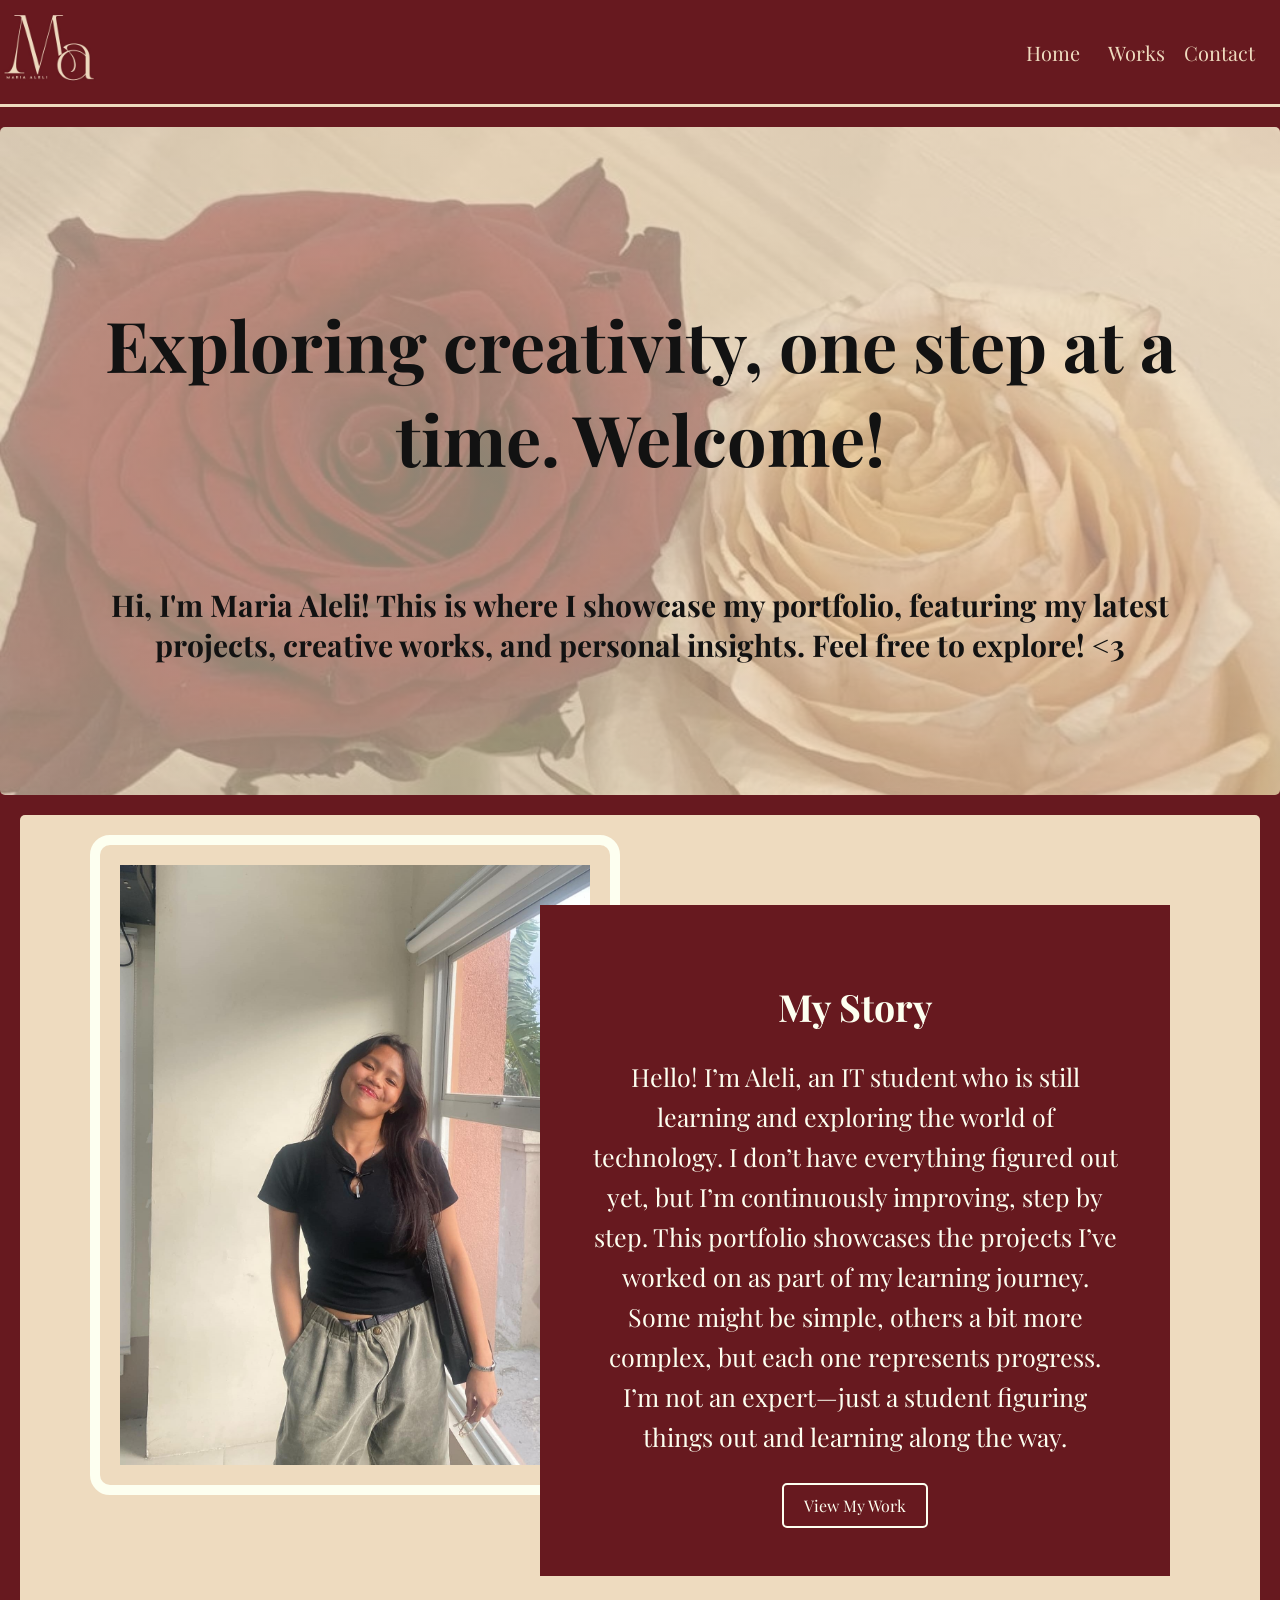
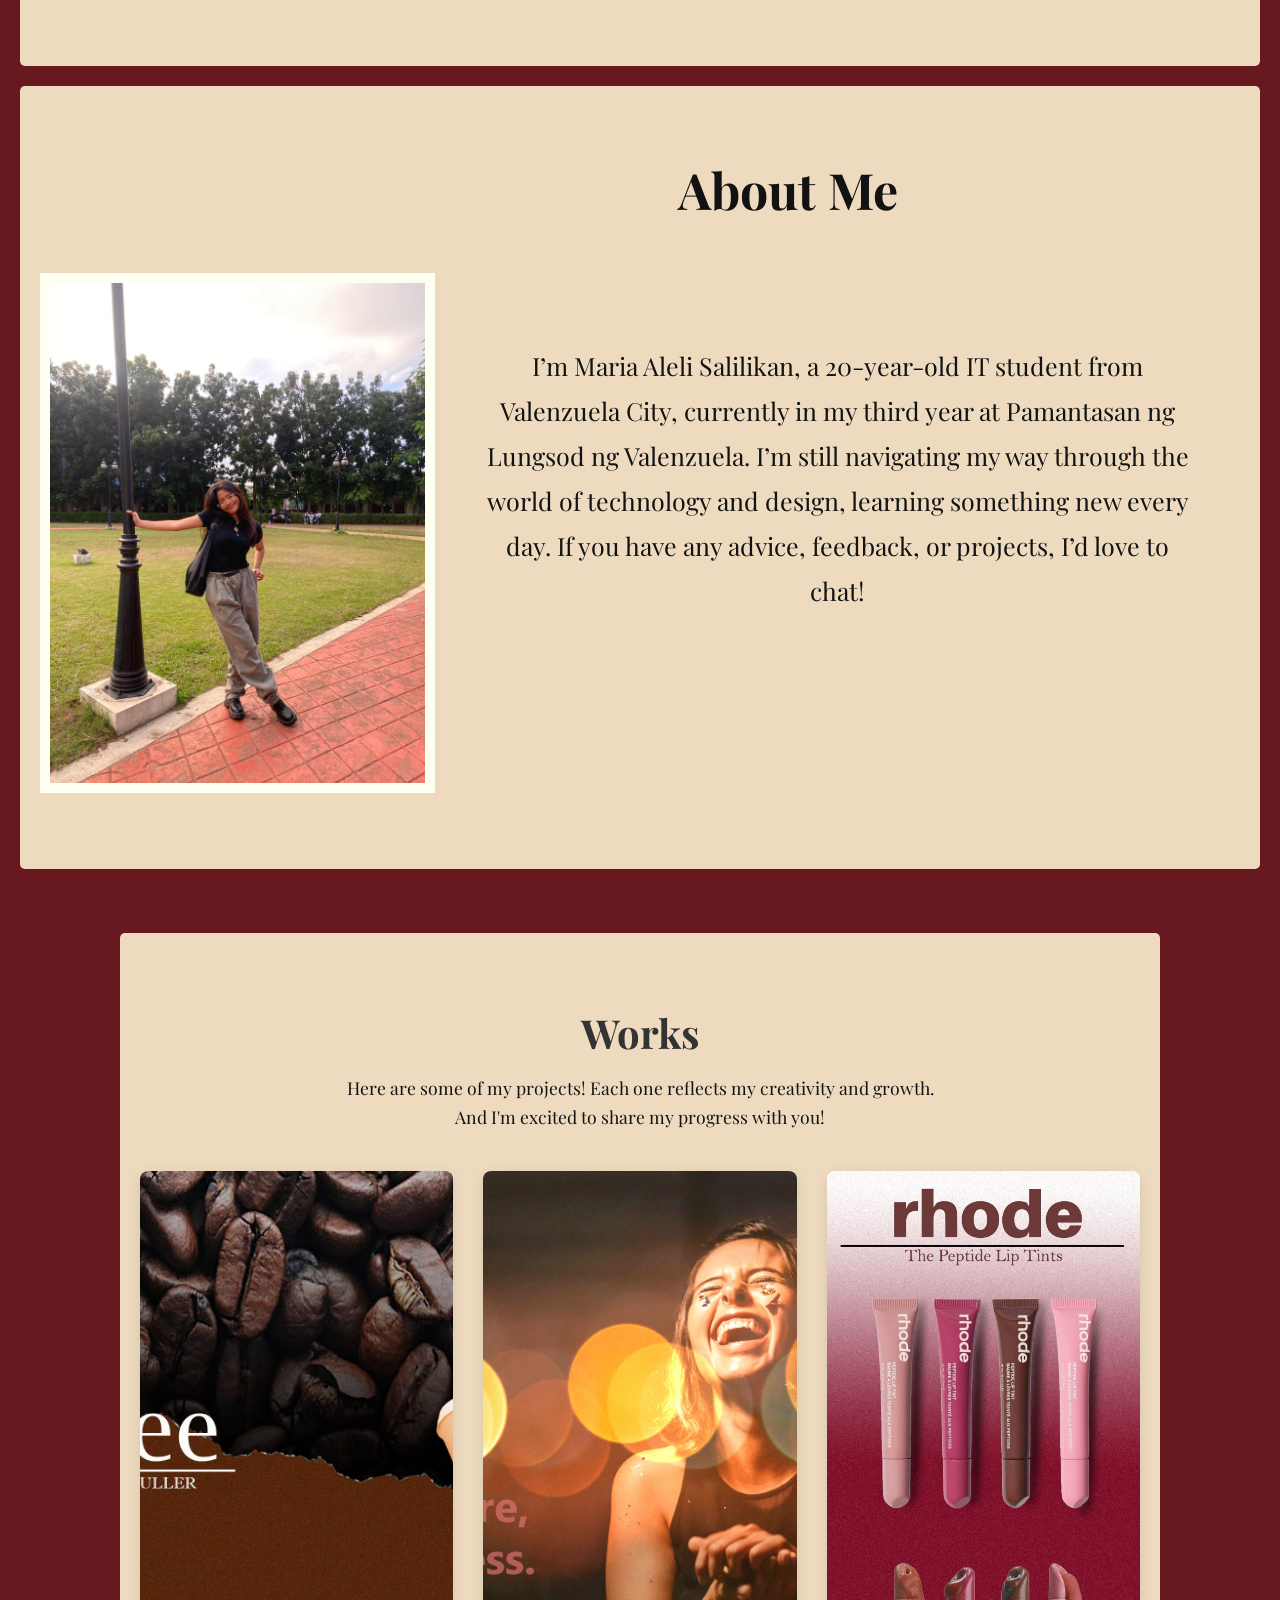
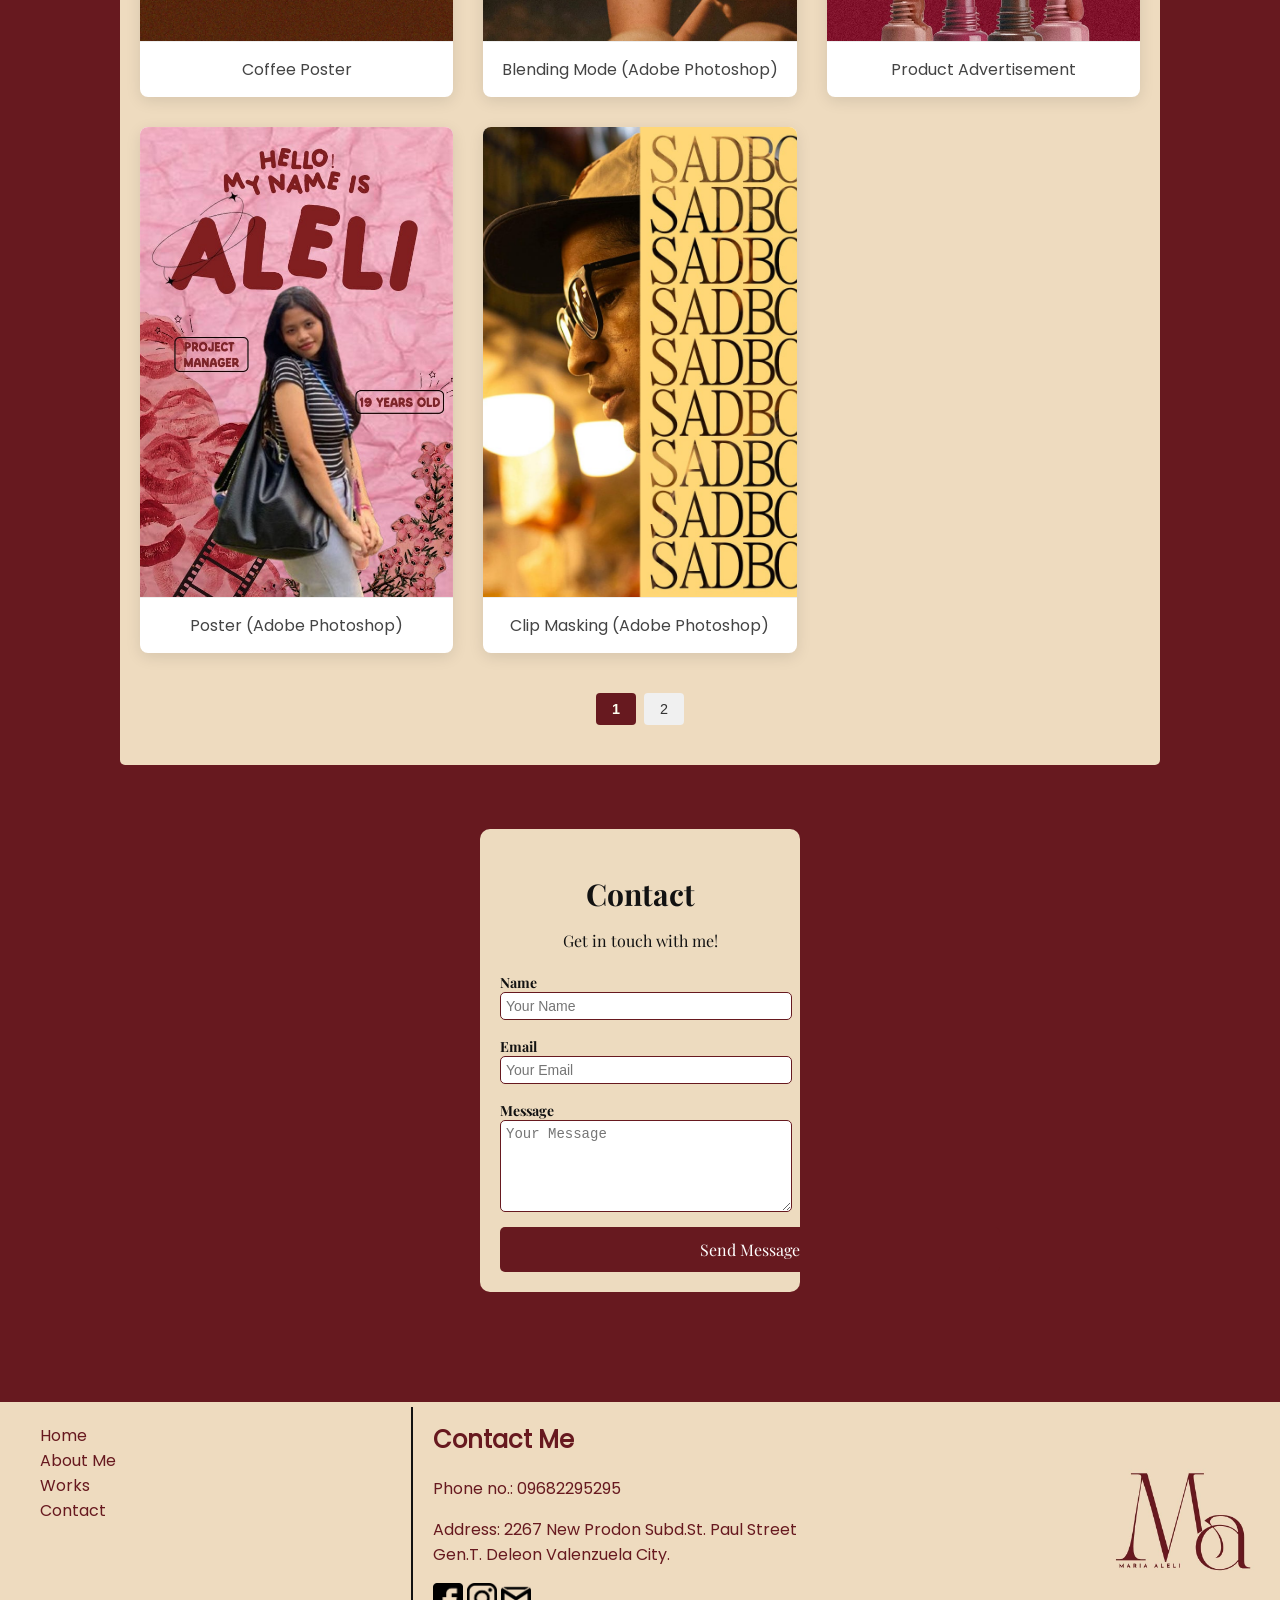
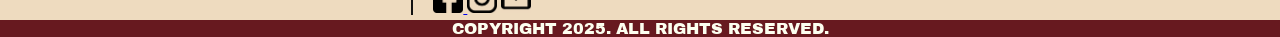
==== index.html @ 4840cf54 "Initial commit" ====
<!DOCTYPE html>

<html>

	<head>
		<meta charset="UTF-8">
		<meta name="viewport" content="width=device-width, initial-scale=1.0">
		<title>MY PORTFOLIO</title>
		<link rel="stylesheet" href="css/salilikanStyles.css">
		<style>
		
		
		</style>
		
		
	</head>
	
	
	<body>
		<header>
			<div>
				<a href="#home"><img src="image/aleli red logo.jpg" alt="Logo" class="logo-img"></a>
			</div>
			<nav>
				<ul>
					<li><a href="#home" class="nav-link">Home</a></li>
					<li><a href="#works">Works</a></li>
					<li><a href="#contact">Contact</a></li>
				</ul>
			</nav>
		</header>
		<main>
		<section id="home" class = "home-welcome">    
			
			<div class="text-content">
				<p id="text-welcome">Exploring creativity, one step at a time. Welcome!</p>
				<p class = "home-text"> Hi, I'm Maria Aleli! This is where I showcase my portfolio, featuring my latest projects, creative works, and personal insights. 
				Feel free to explore! <3</p>
			</div>	
		</section>
		
		<section id="about" class = "story-section">
			<img src =  "image/aleli pic 1.jpg" alt = "photo" class = "story-image">	
			
			
			<div class = "story-container">
				<h1>My Story</h1>
				<p>Hello! I’m Aleli, an IT student who is still learning and exploring the world of technology. I don’t have everything figured out yet, but I’m continuously improving, step by step.
					This portfolio showcases the projects I’ve worked on as part of my learning journey. Some might be simple, others a bit more complex, but each one represents progress. I’m not an
					expert—just a student figuring things out and learning along the way.</p>
				
				<a href="#works" class="home-btn">View My Work</a>
			</div>
		</section>
		<section class="about-container section-panel">
			<div class="image-container">
				<p class="about-title">About Me</p>
				<img src="image/aleli pic 2.jpg" alt="1st pic" class="about-img">
			</div>
			<div class="about-text">
				<p>I’m Maria Aleli Salilikan, a 20-year-old IT student from Valenzuela City, currently in my third year at Pamantasan ng Lungsod ng Valenzuela. I’m still navigating my way through the world of technology and design, learning something new every day. If you have any advice, feedback, or projects, I’d love to chat!</p>
			</div>
		</section>
		
		<section id="works" class="work-container section-panel">
			<div class="work-text">
				<h1>Works</h1>
				<p>Here are some of my projects! Each one reflects my creativity and growth. And I'm excited to share my progress with you!</p>
			</div>
			<div class="work-gallery page1" id="page1">
				<div class="work-item">
					<img src="image/SALILIKAN_COFFEE POSTER.jpg" alt="project 1" class="works-img">
					<p class="work-label">Coffee Poster</p>
				</div>
				<div class="work-item">
					<img src="image/Salilikan_BlendingMode.jpg" alt="project 2" class="works-img">
					<p class="work-label">Blending Mode (Adobe Photoshop)</p>
				</div>
				<div class="work-item">
					<img src="image/rhode poster.jpg" alt="project 3" class="works-img">
					<p class="work-label">Product Advertisement</p>
				</div>
				<div class="work-item">
					<img src="image/self poster.jpg" alt="project 4" class="works-img">
					<p class="work-label">Poster (Adobe Photoshop)</p>
				</div>
				<div class="work-item">
					<img src="image/Salilikan_ClippingMask.jpg" alt="project 5" class="works-img">
					<p class="work-label">Clip Masking (Adobe Photoshop)</p>
				</div>
			</div>
			<div class="work-gallery page2" id="page2" style="display:none;">
				<div class="work-item">
					<img src="image/multimedia assets (1).jpg" alt="project 6" class="works-img">
					<p class="work-label">Male Silhouette with Cloudy Sky (Adobe Photoshop)</p>
				</div>
				<div class="work-item">
					<img src="image/multimedia assets (2).jpg" alt="project 7" class="works-img">
					<p class="work-label">Contemplative Female with Thought Bubble (Adobe Photoshop)</p>
				</div>
				<div class="work-item">
					<img src="image/multimedia assets (3).jpg" alt="project 8" class="works-img">
					<p class="work-label">Worried Female Expression (Adobe Photoshop)</p>
				</div>
				<div class="work-item">
					<img src="image/multimedia assets (4).jpg" alt="project 9" class="works-img">
					<p class="work-label">Sunny Cloudscape (Adobe Photoshop)</p>
				</div>
				<div class="work-item">
					<img src="image/multimedia assets (5).jpg" alt="project 10" class="works-img">
					<p class="work-label">Full Moon Scene (Adobe Photoshop)</p>
				</div>
				<div class="work-item">
					<img src="image/multimedia assets (6).jpg" alt="project 11" class="works-img">
					<p class="work-label">Flashlight in Darkness (Adobe Photoshop)</p>
				</div>
			</div>
			<div class="pagination">
				<button class="page-btn active" onclick="showPage(1)">1</button>
				<button class="page-btn" onclick="showPage(2)">2</button>
			</div>
		</section>
		<section id="contact" class="contact-container">
			<div class="contact-text">
				<h2>Contact</h2>
				<p>Get in touch with me!</p>
			</div>
			<div class="form-container">
				<form class="contact-form">
					<div class="input-group">
						<label for="name">Name</label>
						<input type="text" id="name" name="name" placeholder="Your Name" required>
					</div>
					<div class="input-group">
						<label for="email">Email</label>
						<input type="email" id="email" name="email" placeholder="Your Email" required>
					</div>
					<div class="input-group">
						<label for="message">Message</label>
						<textarea id="message" name="message" rows="5" placeholder="Your Message" required></textarea>
					</div>
					<button type="submit" class="contact-btn">Send Message</button>
				</form>
			</div>
		</section>
		</main>
		
		<footer class = "footer">
				

				<div class="link-column">
					
						<ul id="footer-links">
							<li><a href="#home">Home</a></li>
							<li><a href="#about">About Me</a></li>
							<li><a href="#works">Works</a></li>
							<li><a href="#contact">Contact</a></li>
						</ul>
				</div>
				
				
				<div class="footer-column">
					<h2>Contact Me</h2>
					<p>Phone no.: 09682295295</p>
					<p> Address: 2267 New Prodon Subd.St. Paul Street Gen.T. Deleon Valenzuela City.</p>	
					
					<a href="https://www.facebook.com/mariaaleli.salilican"><img src ="image/facebook logo.jpg" alt = "facebook" class = "footer-socials"> </a>
					<a href="https://www.instagram.com/aia.aleli/"><img src ="image/inst logo.jpg" alt = "instagram" class = "footer-socials"></a>
					<img src ="image/mail logo.jpg" alt = "mail" class = "footer-socials">
				</div>
				
				
				
				
				<div class="logo-column">
					<img src = "image/beigebg logo.jpg" alt="Logo" class= "footer-logo">
				</div>
				
		
		</footer>
		<p class = "copyright">COPYRIGHT 2025. ALL RIGHTS RESERVED.</p>
		<script src="js/script.js"></script>
	</body>
	
</html>
---- css/salilikanStyles.css ----
@font-face {
	font-family: 'Archivo Black';
	src: url('../fonts/ArchivoBlack-Regular.ttf') format('truetype');
}
@font-face {
	font-family: 'Playfair Display';
	src: url('../fonts/PlayfairDisplay-VariableFont_wght.ttf') format('truetype');
}
@font-face {
	font-family: 'Poppins';
	src: url('../fonts/Poppins-Regular.ttf') format('truetype');
}
nav{ 
text-align: right;
padding : 10px;

}
nav ul{
	display: inline-block; 
    list-style: none;
    padding: 0;
    margin: 0;
}
 
 nav ul li{
	display: inline-block;
    margin-right: 15px;
	
}

nav ul li a {
    color : #eedbbf;
    text-decoration: none;
	font-size : 20px;
	display: inline-block;
    transition: all 0.3s ease; 

}

ul li a:hover{
	background-color : #FDFFF0;
	color : #121212;
	border-radius : 5px;
	transform: scale(1.1);
}

header {
	background-color : #67191f;
	display : flex;
	justify-content: space-between;
	align-items : center;
	border-bottom: 3px solid #eedbbf;
	
}
.logo-img {
	width : auto;
	height : 100px;
	
}
html {
    scroll-behavior: smooth;
}
body {
	font-family: 'Playfair Display', serif;
	background-color : #67191f;
	color : #FDFFF0;
	margin: 0px;
	overflow-x: hidden;
    width: 100%;

}
main {
    padding-bottom: 60px;
}
section {	
	padding: 20px;
    margin: 20px auto;
    background: #eedbbf;
    border-radius: 5px;
    max-width: 1200px;
}

.nav-link {
    color: #eedbbf;
    text-decoration: none;
    font-size: 20px;
    padding: 5px 9px;
    display: inline-block;
    border-radius: 5px;
    transition: all 0.3s ease; 
}


#Home .nav-link[href="index.html"],
#about .nav-link[href="about.html"],
#works .nav-link[href="works.html"],
#contact .nav-link[href="contact.html"] {
	background-color : #eedbbf;
    color: #121212;    
}




/*Home Page*/

.text-content {
	font-family: 'Playfair Display', sans-serif;
	font-weight: bold;
	Display: flex;
	flex-direction: column;
	justify-content: center;
	align-items : center;
	text-align : center;
	
}

#text-welcome{
	font-size : 70px;
	font-family : 'Playfair Display', sans-serif;
	font-weight : bold;
}

.home-welcome {
    background-image: 
        linear-gradient(rgba(238, 219, 191, 0.6), rgba(238, 219, 191, 0.6)), 
        url('../image/home bg.jpg'); 
    background-repeat: no-repeat;
    background-size: cover;
    padding: 100px;
    display: flex;
    align-items: center;
    color: #121212;
}
.home-text {
	font-family : 'Playfair Display', sans-serif;
	font-size: 30px;
}
.story-section{
	display: flex;
}

.story-image{
	height: 600px;
	width : auto;
	margin-left :50px;
	border: solid 10px #FDFFF0;
	border-radius : 20px;
	padding: 20px;
}
.story-container{
	background-color: #67191f;
	margin: 70px;
	margin-left: -80px;
	padding : 50px;
	
	font-size: 25px;
	color: #FDFFF0;
	text-align: center;
	line-height: 40px;	
}

.home-btn {
    background-color: #67191f; 
    color: #FDFFF0; 
    border: 2px solid #FDFFF0;
	padding: 10px 20px;
    font-size: 16px;
    font-family: 'Playfair Display', sans-serif;
    border-radius: 5px;
    cursor: pointer;
	text-decoration: none;
    transition: all 0.3s ease;
}

.home-btn:hover {
    background-color: #FDFFF0;
    color: #67191f;

}




/*About Page*/
.video-Container{
	
	display: flex;
	justify-content: center;
	align-items: center;
	width: auto;
	margin-right: 30px;
	
}
.main-video{
	
	height: 400px;
	width: 800px;
}
video{
	height: 400px;
	width: 800px;
}

.about-title{
	font-size : 50px;
	font-weight: bold;
	text-align: center;
	margin-right : -1100px;
	
}

.about-img {
	height :500px;
	width : auto;
	border : solid 10px #fdfff0;
	margin-bottom : 50px;
}


.gallery-img{
	height :280px;
	width : auto;
	border: 20px solid #fdfff0;
	display: flex;
	display: inline;
	border-bottom: 60px solid #fdfff0;
}

.gallery-photos{
	display: flex;
	flex-wrap: wrap;
	justify-content: center;
	gap: 50px;
	
}

.gallery-text{
	color: #121212;
	font-size: 30px;
	text-align: center;
	font-weight: bold;
	
}

.about-container{
	display : flex;	
	border-radius : 5px;
	font-size: 25px;
	text-align: center;
	align-items: center;
    justify-content: space-between;
	color : #121212;
	font-family : 'PlayFair Display', serif;
	
}

.about-text{
	font-family : 'Playfair Display', sans-serif;
	display: flex;
	text-align: center;
	line-height: 45px;
	padding : 50px;
}


/*Work Page*/
.work-text{
	display: flex;
	justify-content: center;
	align-items: center;
	text-align : center;
	flex-direction: column;
	font-size : 20px;
	color : #121212;
	
}

.work-container {
    max-width: 1000px;
    margin: 5%	 auto;
    padding: 40px 20px;
    font-family: 'poppins', sans-serif;
}


/* Works Header Text */
.work-text {
	font-family: 'PlayFair Display', sans-serif;
    text-align: center;
    margin-bottom: 40px;
}

.work-text h1 {
    font-size: 2.5rem;
    color: #333;
    margin-bottom: 15px;
}

.work-text p {
    font-size: 1.1rem;
    color: #121212;
    max-width: 600px;
    margin: 0 auto;
    line-height: 1.6;
}

.work-gallery {
    display: grid;
    grid-template-columns: repeat(auto-fill, minmax(280px, 1fr));
    gap: 30px;
    margin-bottom: 40px;
}

.work-item {
    background: #fff;
    border-radius: 8px;
    overflow: hidden;
    box-shadow: 0 4px 15px rgba(0, 0, 0, 0.1);
    transition: transform 0.3s ease, box-shadow 0.3s ease;
	  display: flex;
    flex-direction: column;
    height: 100%;
}

.work-item:hover {
    transform: translateY(-5px);
    box-shadow: 0 6px 20px rgba(0, 0, 0, 0.15);
}

.works-img {
    width: 100%;
    height: auto;
    display: block;
    border-bottom: 1px solid #eee;
    object-fit: cover;
    flex-grow: 1;
}

.work-label {
    padding: 15px;
    text-align: center;
    font-size: 1rem;
    color: #444;
    margin: 0;
}

/* Pagination Styles */
.pagination {
    display: flex;
    justify-content: center;
    margin-top: 40px;
    gap: 8px;
}

.page-btn {
    padding: 8px 16px;
    border: none;
    background: #f0f0f0;
    color: #333;
    cursor: pointer;
    border-radius: 4px;
    font-size: 0.9rem;
    transition: all 0.3s ease;
}

.page-btn:hover {
    background: #121212;
	color: #eddbbf;
}

.page-btn.active {
    background: #67191f;
    color: #FDFFF0;
    font-weight: bold;
}



/* Lightbox Styles */
.lightbox {
  display: none;
  position: fixed;
  z-index: 1000;
  left: 0;
  top: 0;
  width: 100%;
  height: 100%;
  background-color: rgba(0, 0, 0, 0.9);
  text-align: center;
}

.lightbox-content {
  max-width: 90%;
  max-height: 90%;
  margin: auto;
  position: absolute;
  top: 50%;
  left: 50%;
  transform: translate(-50%, -50%);
}

.caption {
  color: #fff;
  padding: 10px;
  position: absolute;
  bottom: 20px;
  width: 100%;
  text-align: center;
}

.close-btn {
  color: white;
  position: absolute;
  top: 20px;
  right: 30px;
  font-size: 35px;
  font-weight: bold;
  cursor: pointer;
}

.close-btn:hover {
  color: #ccc;
}














/*Contact Page*/
.contact-container {
   
    background: #eddbbf;
    border-radius: 10px;
    text-align: center;
	margin: 50px 480px;
	
}

.contact-text h2 {
    font-size: 30px;
    color: #121212;
    margin-bottom: 10px;
}

.contact-text p {
    color: #121212;
    font-size: 16px;
    margin-bottom: 20px;
}

.contact-form {
    display: flex;
    flex-direction: column;
    gap: 15px;
}

.input-group {
    text-align: left;
	
}

.input-group label {
    font-size: 14px;
    font-weight: bold;
    color: #121212;
}

.input-group input,
.input-group textarea {
	display : flex;
    width: 100%;
    padding: 5px;
    border: 1px solid #67191f;
    border-radius: 5px;
    font-size: 14px;
}

.contact-btn {
	display: flex;
	justify-content : center;
	width: 500px;
    background: #67191f;
	font-family: 'Playfair Display', sans-serif;
    color: #ffffff;
    padding: 12px;
    border: none;
    border-radius: 5px;
    font-size: 16px;
    cursor: pointer;
    transition: background 0.3s ease;
}

.contact-btn:hover {
    background: #fdfff0; 
	color: #121212;
	
}




/*footer*/
footer{
	font-family : 'Poppins';
	background-color : #eedbbf;
	
	color : #67191f;
}

.footer{
	display: grid;
    grid-template-columns: repeat(3, 1fr);
	text-align: left;
    gap: 20px;
}

.link-column{
	border-right: solid 2px #121212;
	margin : 5px 0px;
}
#footer-links {
    list-style: none;
    
}
#footer-links a {
    color: #67191f;
    text-decoration: none;
    transition: color 0.3s ease;
}

.link-column{
	border-left: 200px black ;
}
.logo-column {
    display: flex;
    align-items: flex-end;
    justify-content: flex-end;
    padding: 20px;
	font-size: 100px;
}
.footer-socials{
	height: 30px;
	width: auto;
}

.footer-logo{
	width: 150px;
    height: auto;
}
.copyright{
	background-color: #67191f;
	color : #fdfff0;
	font-family: "Archivo Black", sans-serif;
	text-align : center;
	padding : 0;
	margin: 0;
	display : flex;
	justify-content: center;
}	











/* ==================== MEDIA QUERIES ==================== */

/* Tablet Landscape (1024px and below) */
@media screen and (max-width: 1024px) {
    /* Header */
    nav {
        text-align: center;
    }
    nav ul {
        display: flex;
		
        justify-content: center;
        flex-wrap: wrap; 
        padding: 0;
    }
    nav ul li {
		display: inline-block;
        margin: 0px 10px;
		
    }
	nav ul li a {
    text-decoration: none;
	font-size : 15px;
	}
    
    /* Home Page */
    #text-welcome {
        font-size: 50px;
    }
    
    .home-text {
        font-size: 20px;
    }
    
    .story-image {
        height: 450px;
        margin-left: 30px;
    }
    
    .story-container {
        margin: 40px;
        font-size: 20px;
        line-height: 35px;
    }
    
    /* About Page */
    .main-video, video {
        height: 300px;
        width: 600px;
    }
    
    .about-img {
        height: 400px;
    }
    
    .gallery-img {
        height: 220px;
    }
    
    /* Works Page */
    .work-gallery {
        grid-template-columns: repeat(auto-fill, minmax(240px, 1fr));
        gap: 20px;
    }
    
    /* Contact Page */
    .contact-container {
        margin: 50px 200px;
    }
    
    /* Footer */
    .footer {
        grid-template-columns: 1fr 1fr;
    }
    
    .logo-column {
        grid-column: span 2;
        justify-content: center;
    }
}

/* Tablet Portrait (768px and below) */
@media screen and (max-width: 768px) {
    /* Header */
    nav {
        text-align: center;
    }
    nav ul {
        display: flex;
		
        justify-content: center;
        flex-wrap: wrap; 
        padding: 0;
    }
    nav ul li {
		display: inline-block;
        margin: 0px 10px;
		
    }
	nav ul li a {
    text-decoration: none;
	font-size : 15px;
	}
    
    
    .logo-img {
        margin-bottom: 15px;
    }
    
    nav ul {
        justify-content: center;
    }
    
    /* Home Page */
    .home-welcome {
        padding: 60px 20px;
    }
    
    #text-welcome {
        font-size: 40px;
    }
    
    .home-text {
        font-size: 18px;
    }
    
    .story-section {
        flex-direction: column;
        align-items: center;
    }
    
    .story-image {
        height: 350px;
        margin: 0 0 20px 0;
    }
    
    .story-container {
        margin: 0;
        font-size: 18px;
        line-height: 30px;
    }
    
    /* About Page */
    .about-container {
        flex-direction: column;
    }
    
    .about-title {
        margin-right: 0;
        margin-bottom: 20px;
    }
    
    .about-img {
        height: 350px;
        margin-bottom: 20px;
    }
    
    .main-video, video {
        height: 250px;
        width: 100%;
    }
    
    .gallery-img {
        height: 200px;
        border: 15px solid #fdfff0;
        border-bottom: 40px solid #fdfff0;
    }
    
    /* Works Page */
    .work-container {
        padding: 20px;
    }
    
    .work-gallery {
        grid-template-columns: repeat(auto-fill, minmax(200px, 1fr));
        gap: 15px;
    }
    
    /* Contact Page */
    .contact-container {
        margin: 50px 100px;
    }
    
    .contact-btn {
        width: 100%;
    }
    
    /* Footer */
    .footer {
        grid-template-columns: 1fr;
        text-align: center;
    }
    
    .link-column {
        border-right: none;
        border-bottom: 2px solid #121212;
        padding-bottom: 20px;
        margin-bottom: 20px;
    }
    
    .logo-column {
        grid-column: span 1;
    }
}

/* Mobile Landscape (480px and below) */
@media screen and (max-width: 480px) {
    /* Header */
    nav {
        text-align: center;
    }
    nav ul {
        display: flex;
		
        justify-content: center;
        flex-wrap: wrap; 
        padding: 0;
    }
    nav ul li {
		display: inline-block;
        margin: 0px 10px;
		
    }
	nav ul li a {
    text-decoration: none;
	font-size : 15px;
	}
    /* Home Page */
    #text-welcome {
        font-size: 30px;
    }
    
    .home-text {
        font-size: 16px;
    }
    
    .story-image {
        height: 250px;
    }
    
    .story-container {
        font-size: 16px;
        line-height: 25px;
        padding: 20px;
    }
    
    .home-btn {
        padding: 8px 16px;
        font-size: 14px;
    }
    
    /* About Page */
    .about-title {
        font-size: 40px;
    }
    
    .about-img {
        height: 250px;
    }
    
    .main-video, video {
        height: 180px;
    }
    
    .gallery-img {
        height: 150px;
        border: 10px solid #fdfff0;
        border-bottom: 30px solid #fdfff0;
    }
	.about-text p{
		font-size : 15px;
		line-height:  15px;
		
	}
	.about-text{
		width: 100%;
		margin: 0;
	}
    
    /* Works Page */
    .work-text h1 {
        font-size: 2rem;
    }
    
    .work-gallery {
        grid-template-columns: 1fr;
    }
    
    .work-item {
        max-width: 300px;
        margin: 0 auto;
    }
    
    /* Contact Page */
    .contact-container {
        margin: 30px 20px;
        padding: 20px;
    }
    
    .contact-text h2 {
        font-size: 24px;
    }
    
    .input-group input,
    .input-group textarea {
        width: 100%;
    }
    
    /*footer*/
	 .footer {
        display: none;
    }
	.copyright{
		font-size : 15px;
	}

}

/* Small Mobile (320px and below) */
@media screen and (max-width: 320px) {
    /* Header */
    .logo-img {
        height: 60px;
    }
    
    nav {
        text-align: center;
    }
    nav ul {
        display: flex;
		
        justify-content: center;
        flex-wrap: wrap; 
        padding: 0;
    }
    nav ul li {
		display: inline-block;
        margin: 0px 10px;
		
    }
	nav ul li a {
    text-decoration: none;
	font-size : 15px;
	}
    
    /* Home Page */
    #text-welcome {
        font-size: 24px;
    }
    
    .home-text {
        font-size: 14px;
    }
    
    .story-image {
        height: 200px;
    }
    
    .story-container {
        font-size: 14px;
        line-height: 22px;
        padding: 15px;
    }
    
    /* About Page */
    .about-title {
        font-size: 30px;
    }
    
    .about-img {
        height: 200px;
    }
	.about-text p{
		font-size : 10px;
		line-height:  15px;
		
	}
	.about-text{
		width: 100%;
		margin: 0;
	}
    
    .main-video, video {
        height: 150px;
    }
    
    .gallery-img {
        height: 120px;
        border: 8px solid #fdfff0;
        border-bottom: 25px solid #fdfff0;
    }
    
    /* Works Page */
    .work-text h1 {
        font-size: 1.8rem;
    }
    
    .work-text p {
        font-size: 1rem;
    }
    
    /* Contact Page */
    .contact-text h2 {
        font-size: 20px;
    }
    
    .contact-btn {
        padding: 10px;
        font-size: 14px;
    }
    
    /* Footer */
    .footer-column h2 {
        font-size: 18px;
    }
    
    .footer-socials {
        height: 20px;
    }
    
    .copyright {
        font-size: 12px;
    }
}

/* Special Cases for Very Small Screens */
@media screen and (max-width: 280px) {
    nav {
        text-align: center;
    }
    nav ul {
        display: flex;
		
        justify-content: center;
        flex-wrap: wrap; 
        padding: 0;
    }
    nav ul li {
		display: inline-block;
        margin: 0px 10px;
		
    }
	nav ul li a {
    text-decoration: none;
	font-size : 15px;
	}
    
    .logo-img {
        height: 50px;
    }
    
    #text-welcome {
        font-size: 20px;
    }
    
    .story-image {
        height: 180px;
    }
    
    .gallery-img {
        height: 100px;
    }
	/*footer*/
	 .footer {
        display: none;
    }
	.copyright{
		font-size : 10px;
	}



}
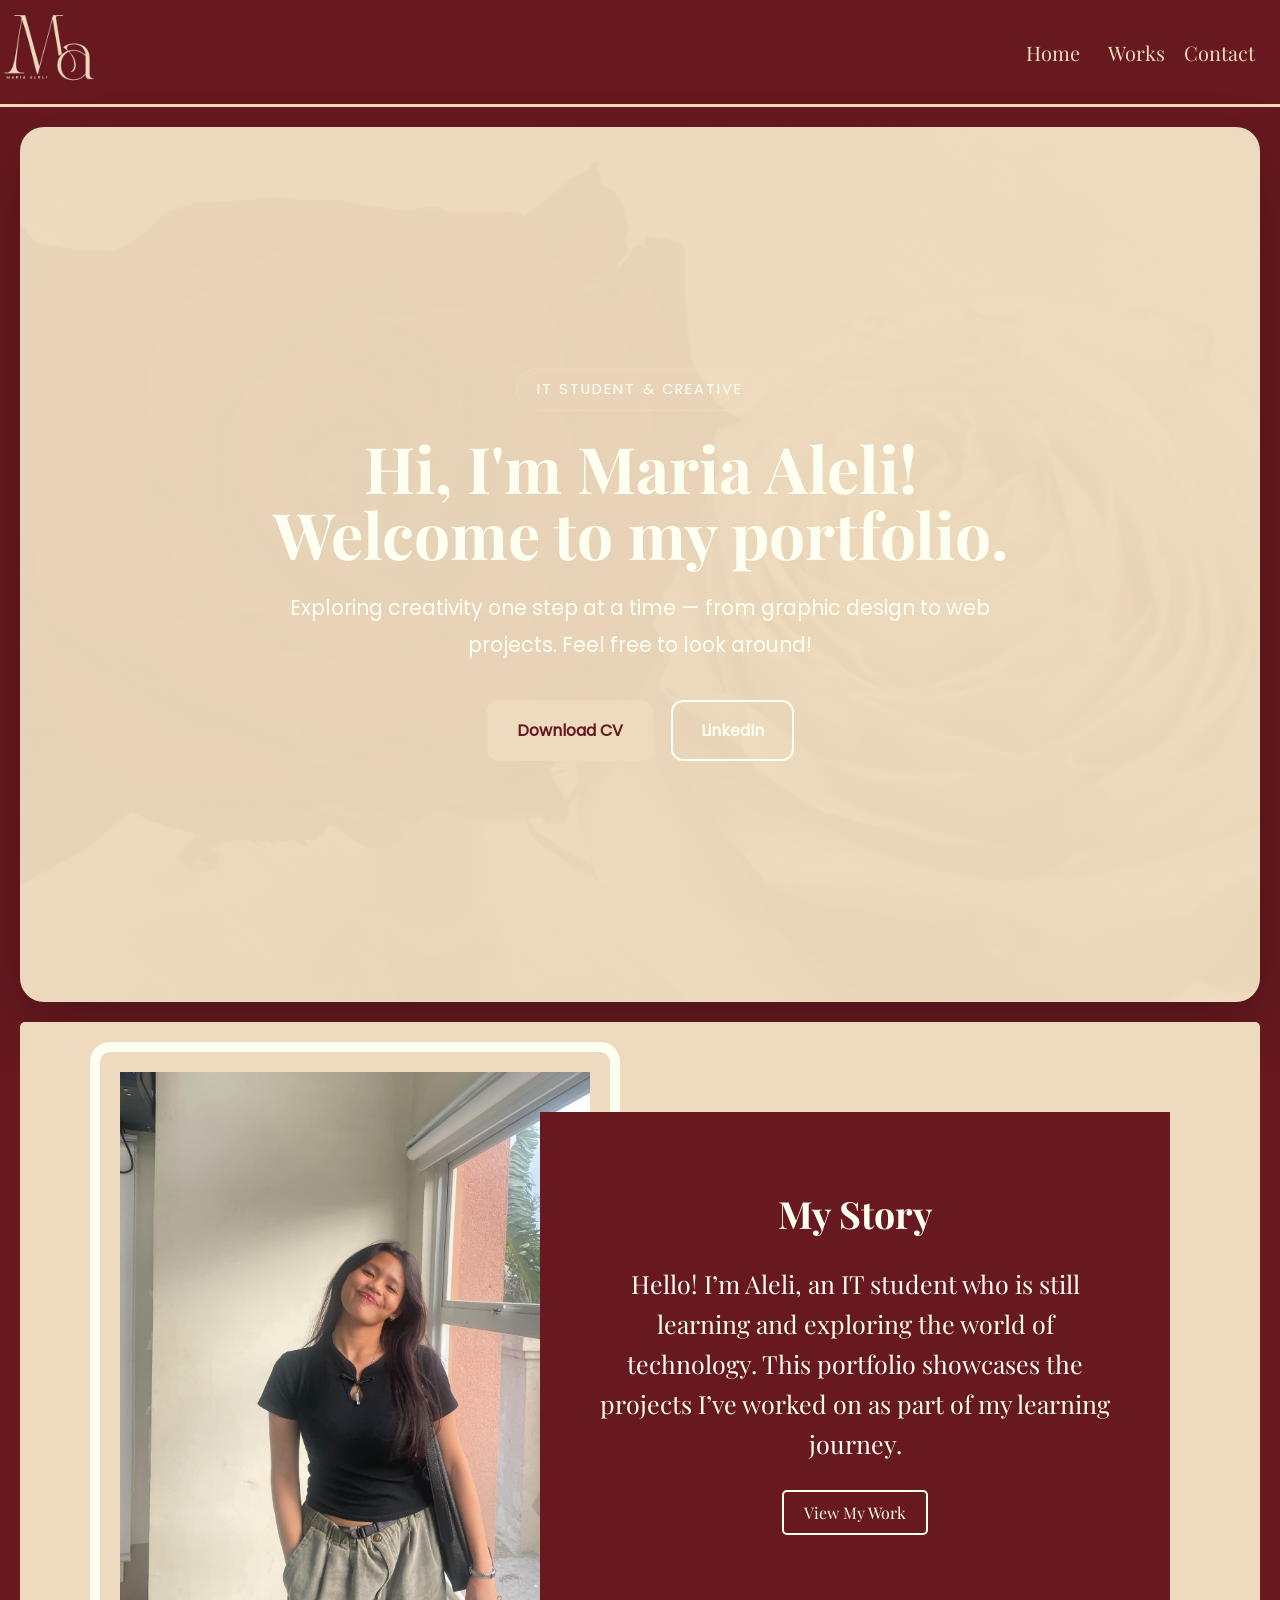
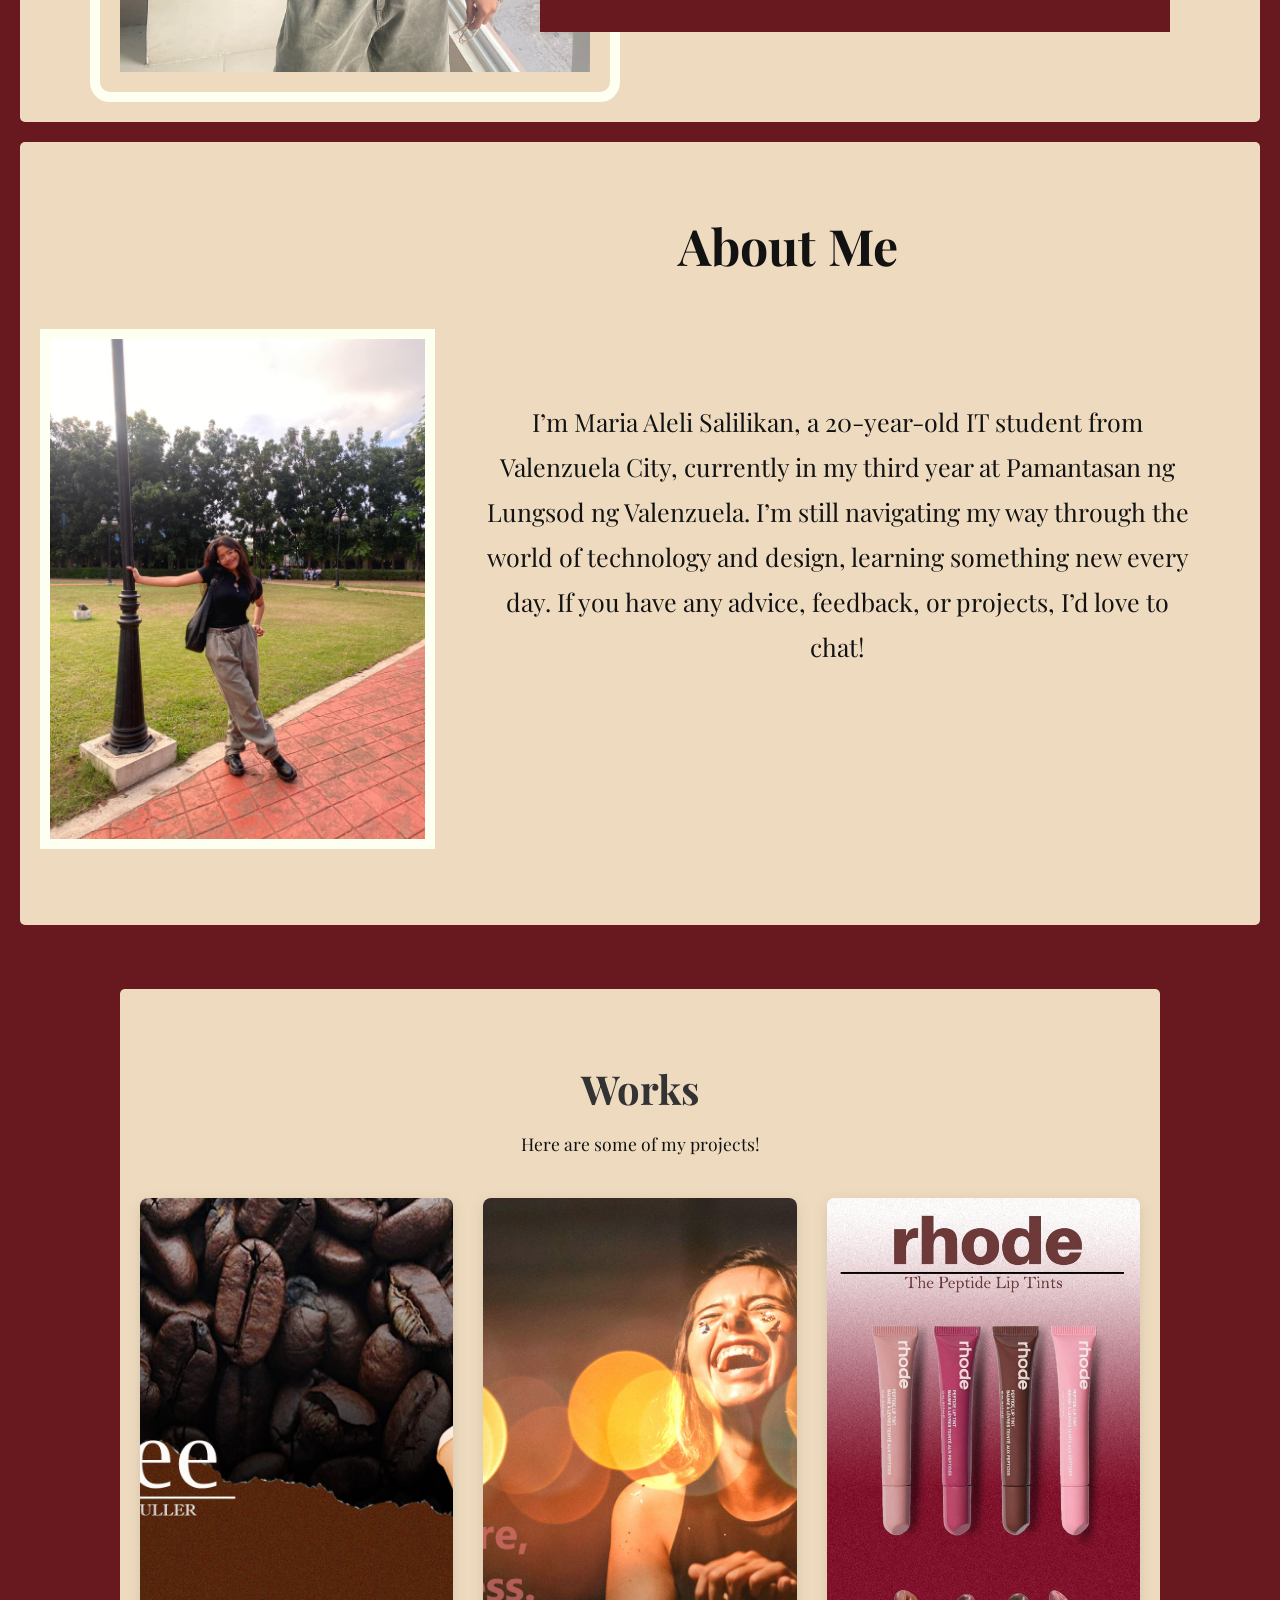
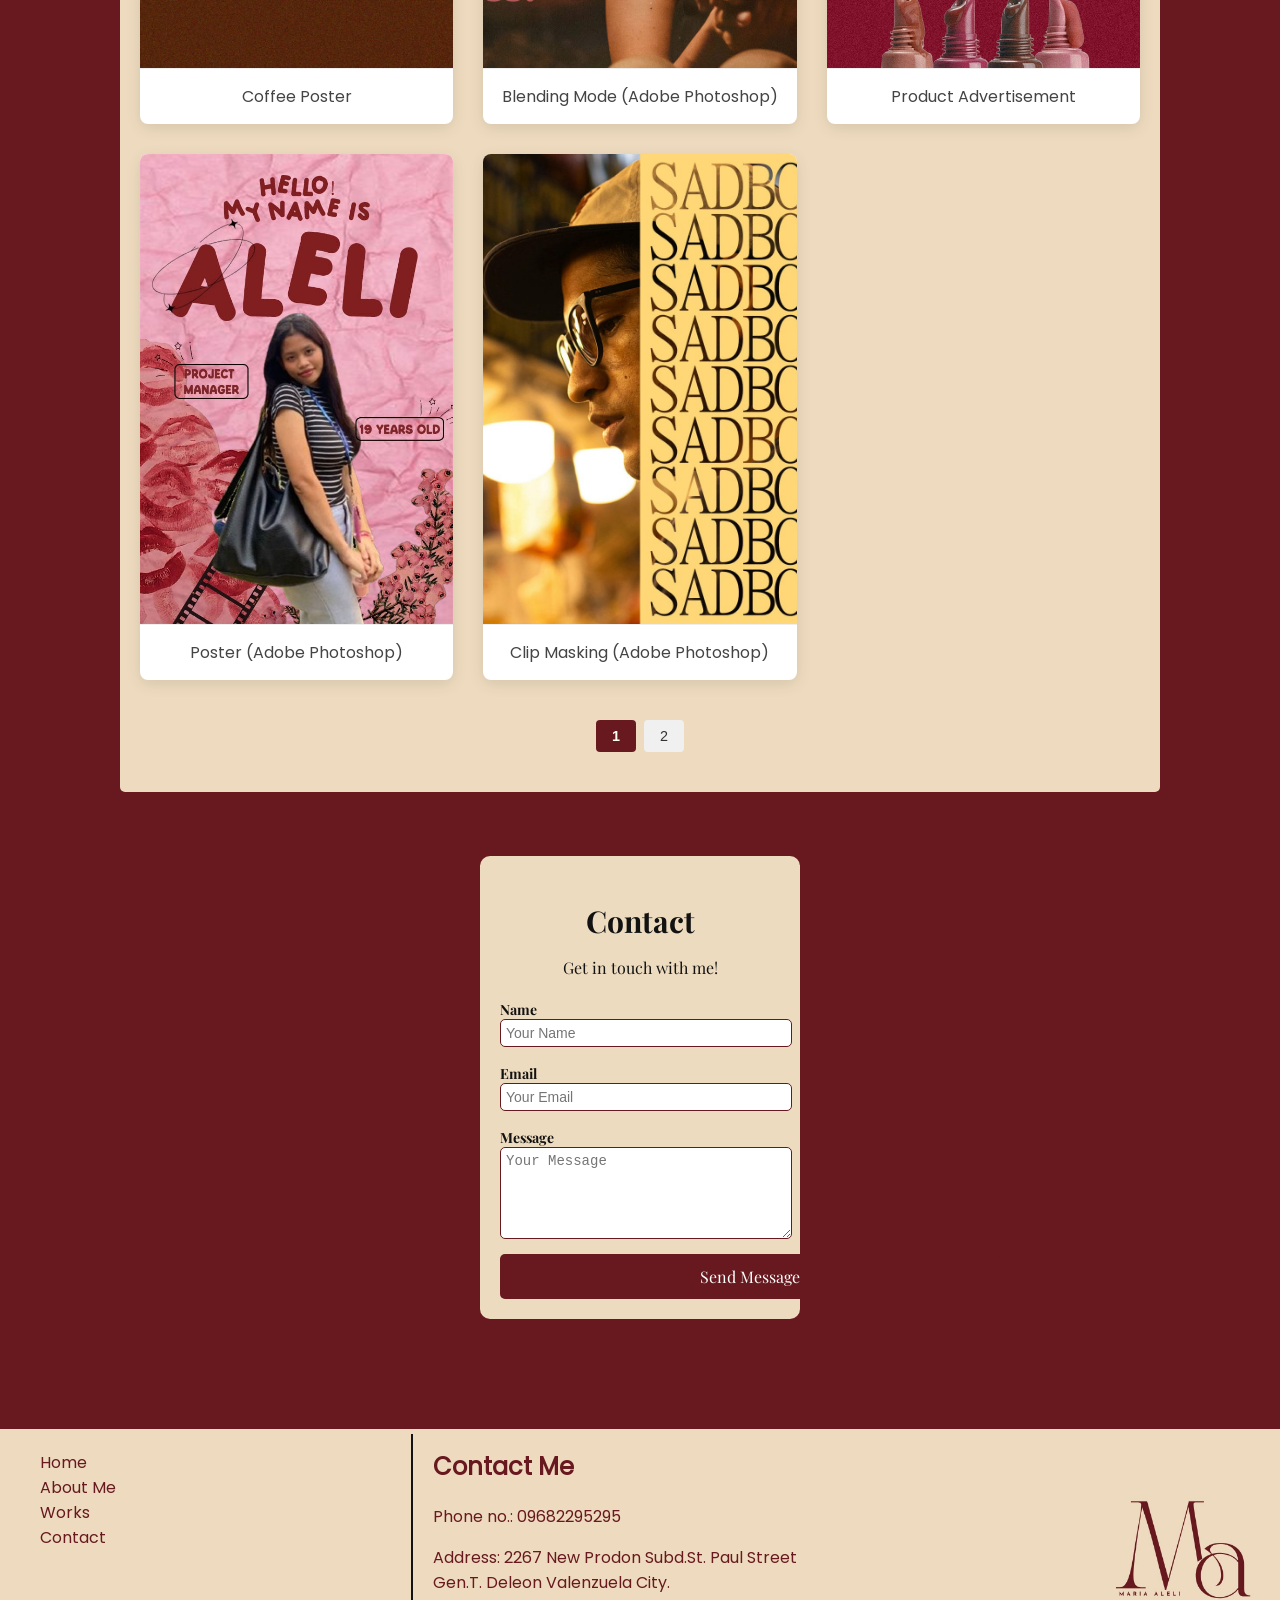
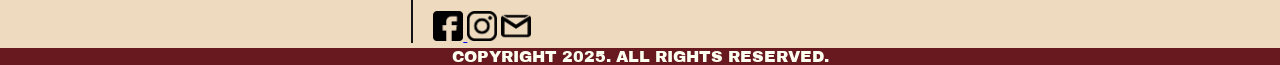
==== commit 61ba7597: "Save latest changes" ====
--- a/index.html
+++ b/index.html
@@ -30,25 +30,24 @@
 			</nav>
 		</header>
 		<main>
-		<section id="home" class = "home-welcome">    
-			
-			<div class="text-content">
-				<p id="text-welcome">Exploring creativity, one step at a time. Welcome!</p>
-				<p class = "home-text"> Hi, I'm Maria Aleli! This is where I showcase my portfolio, featuring my latest projects, creative works, and personal insights. 
-				Feel free to explore! <3</p>
-			</div>	
+		<section id="home" class="home-welcome">
+			<div class="home-content">
+				<span class="home-badge">IT Student & Creative</span>
+				<h1>Hi, I'm Maria Aleli!<br>Welcome to my portfolio.</h1>
+				<p class="home-subtitle">Exploring creativity one step at a time — from graphic design to web projects. Feel free to look around!</p>
+				<div class="home-actions">
+					<a href="#" class="home-button primary">Download CV</a>
+					<a href="https://www.linkedin.com" target="_blank" class="home-button secondary">LinkedIn</a>
+				</div>
+			</div>
 		</section>
 		
-		<section id="about" class = "story-section">
-			<img src =  "image/aleli pic 1.jpg" alt = "photo" class = "story-image">	
-			
-			
-			<div class = "story-container">
+		<section id="about" class="story-section">
+			<img src="image/aleli pic 1.jpg" alt="Maria Aleli portrait" class="story-image">
+			<div class="story-container">
 				<h1>My Story</h1>
-				<p>Hello! I’m Aleli, an IT student who is still learning and exploring the world of technology. I don’t have everything figured out yet, but I’m continuously improving, step by step.
-					This portfolio showcases the projects I’ve worked on as part of my learning journey. Some might be simple, others a bit more complex, but each one represents progress. I’m not an
-					expert—just a student figuring things out and learning along the way.</p>
-				
+				<p>Hello! I’m Aleli, an IT student who is still learning and exploring the world of technology. 
+					This portfolio showcases the projects I’ve worked on as part of my learning journey.</p>
 				<a href="#works" class="home-btn">View My Work</a>
 			</div>
 		</section>
@@ -65,7 +64,7 @@
 		<section id="works" class="work-container section-panel">
 			<div class="work-text">
 				<h1>Works</h1>
-				<p>Here are some of my projects! Each one reflects my creativity and growth. And I'm excited to share my progress with you!</p>
+				<p>Here are some of my projects!</p>
 			</div>
 			<div class="work-gallery page1" id="page1">
 				<div class="work-item">
--- a/css/salilikanStyles.css
+++ b/css/salilikanStyles.css
@@ -105,38 +105,110 @@
 
 /*Home Page*/
 
-.text-content {
+.home-content {
 	font-family: 'Playfair Display', sans-serif;
-	font-weight: bold;
-	Display: flex;
+	display: flex;
 	flex-direction: column;
 	justify-content: center;
-	align-items : center;
-	text-align : center;
-	
-}
-
-#text-welcome{
-	font-size : 70px;
-	font-family : 'Playfair Display', sans-serif;
-	font-weight : bold;
+	align-items: center;
+	text-align: center;
+	gap: 24px;
+	max-width: 900px;
+	margin: 0 auto;
+}
+
+.home-badge {
+	font-family: 'Poppins', sans-serif;
+	font-size: 0.92rem;
+	letter-spacing: 0.14em;
+	text-transform: uppercase;
+	padding: 10px 20px;
+	border-radius: 999px;
+	border: 1px solid #eedbbf;
+	background: rgba(238, 219, 191, 0.14);
+	color: #FDFFF0;
+}
+
+.home-welcome h1 {
+	font-family: 'Playfair Display', serif;
+	font-size: clamp(3rem, 5vw, 5rem);
+	line-height: 1.02;
+	margin: 0;
+	color: #FDFFF0;
+}
+
+.home-subtitle {
+	font-family: 'Poppins', sans-serif;
+	font-size: clamp(1rem, 1.6vw, 1.5rem);
+	line-height: 1.8;
+	max-width: 760px;
+	color: #FDFFF0;
+	margin: 0;
+}
+
+.home-actions {
+	display: flex;
+	gap: 18px;
+	flex-wrap: wrap;
+	justify-content: center;
+	margin-top: 12px;
+}
+
+.home-button {
+	text-decoration: none;
+	font-family: 'Poppins', sans-serif;
+	font-weight: 600;
+	padding: 16px 28px;
+	border-radius: 12px;
+	border: 2px solid transparent;
+	transition: all 0.25s ease;
+	display: inline-flex;
+	align-items: center;
+	justify-content: center;
+}
+
+.home-button.primary {
+	background-color: #eedbbf;
+	color: #67191f;
+}
+
+.home-button.secondary {
+	background: transparent;
+	color: #FDFFF0;
+	border-color: #FDFFF0;
+}
+
+.home-button:hover {
+	transform: translateY(-2px);
+}
+
+.home-button.secondary:hover {
+	background: rgba(255,255,255,0.12);
 }
 
 .home-welcome {
-    background-image: 
-        linear-gradient(rgba(238, 219, 191, 0.6), rgba(238, 219, 191, 0.6)), 
-        url('../image/home bg.jpg'); 
-    background-repeat: no-repeat;
-    background-size: cover;
-    padding: 100px;
-    display: flex;
-    align-items: center;
-    color: #121212;
-}
+	background-color: #eedbbf;
+	background-image: linear-gradient(rgba(238, 219, 191, 0.96), rgba(238, 219, 191, 0.96)), url('../image/home bg.jpg');
+	background-repeat: no-repeat;
+	background-size: cover;
+	background-position: center;
+	padding: 100px 30px;
+	display: flex;
+	align-items: center;
+	justify-content: center;
+	min-height: 75vh;
+	color: #121212;
+	margin: 20px auto;
+	border-radius: 24px;
+	box-shadow: 0 24px 60px rgba(0,0,0,0.22);
+	max-width: 1180px;
+}
+
 .home-text {
-	font-family : 'Playfair Display', sans-serif;
+	font-family: 'Playfair Display', sans-serif;
 	font-size: 30px;
 }
+
 .story-section{
 	display: flex;
 }
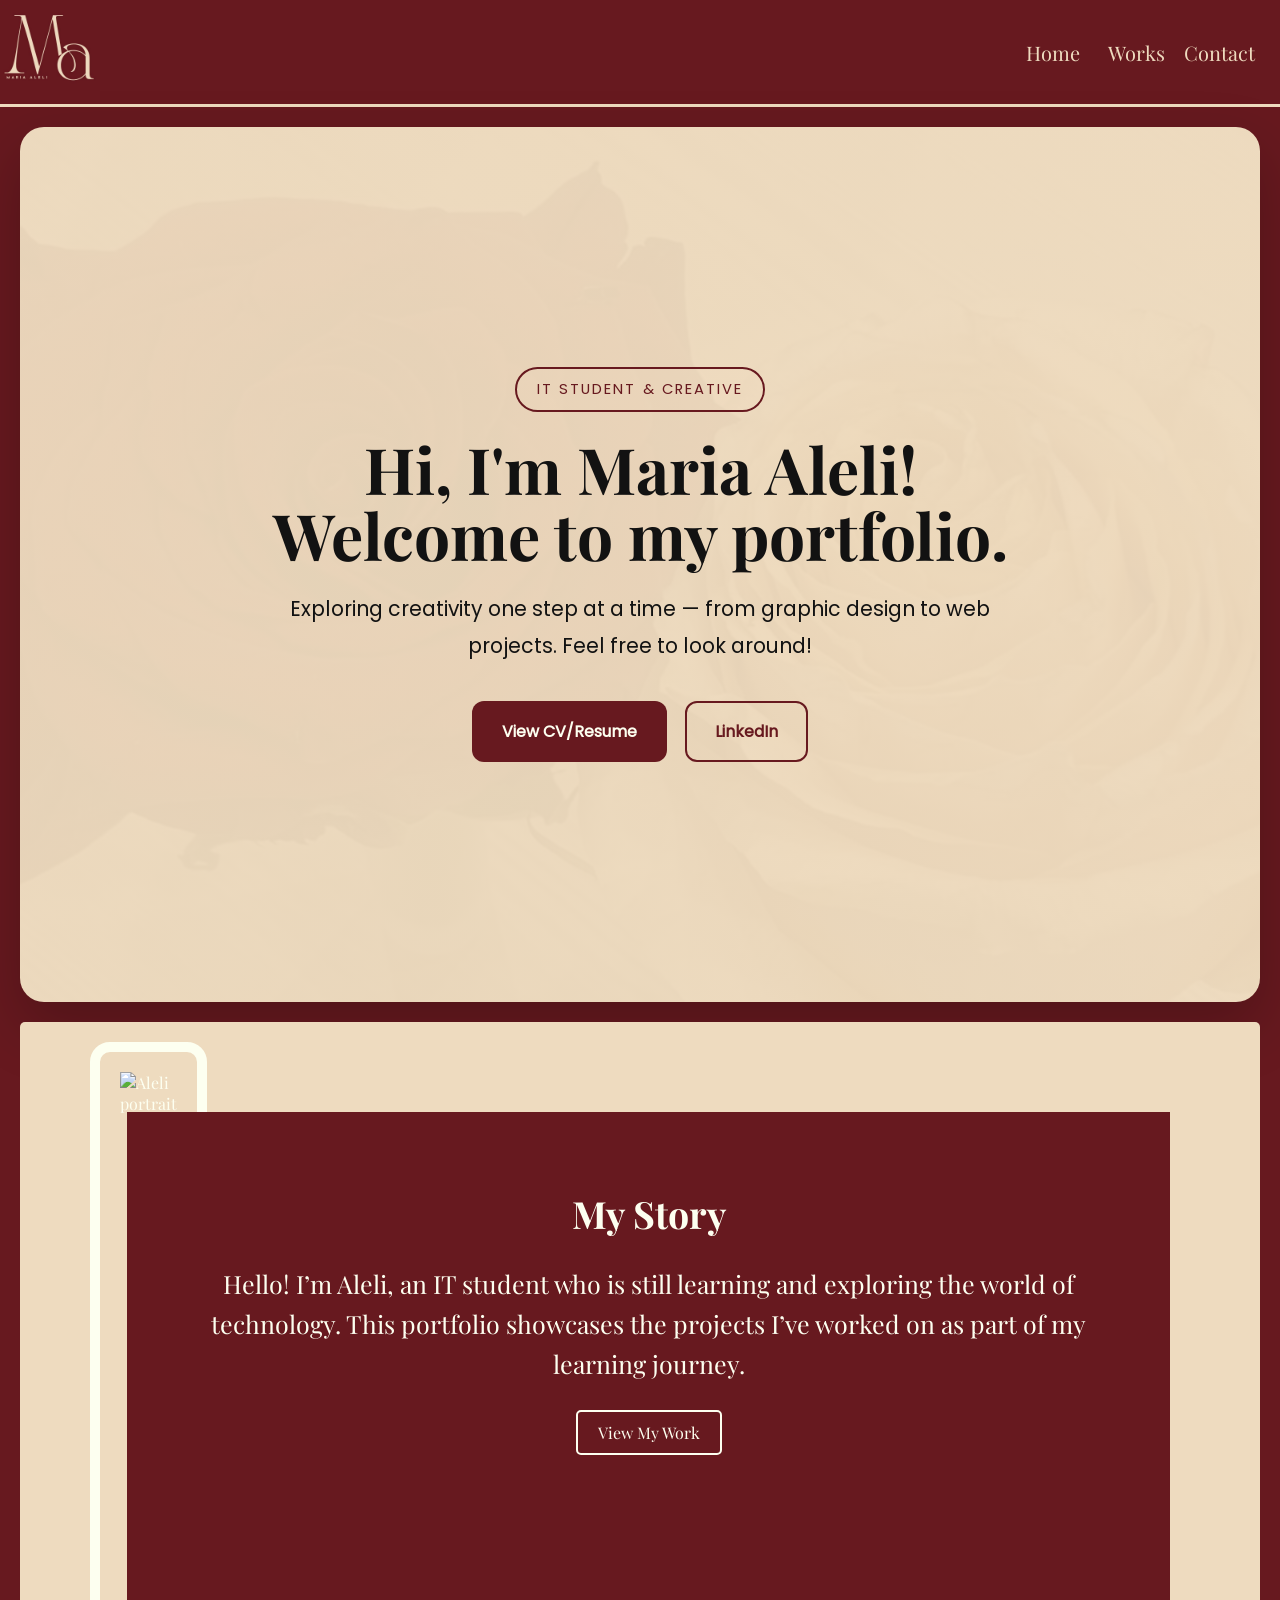
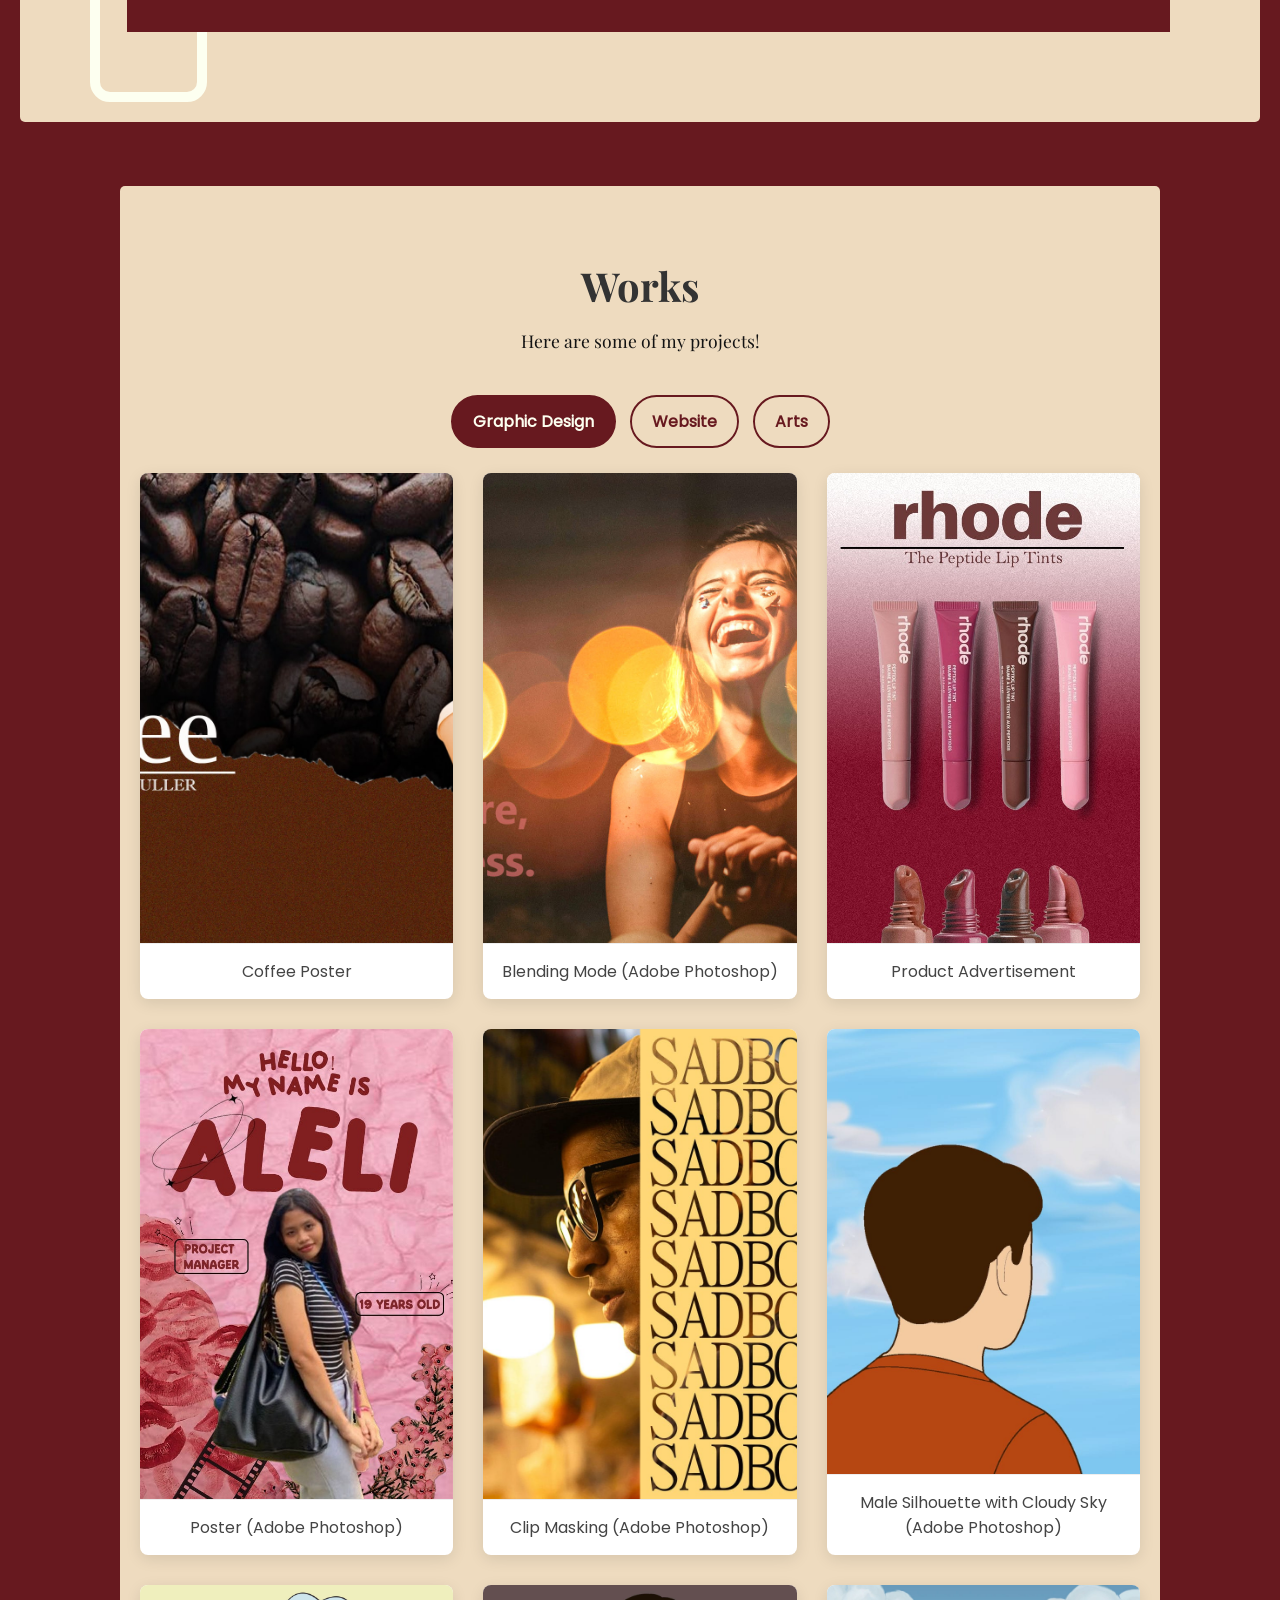
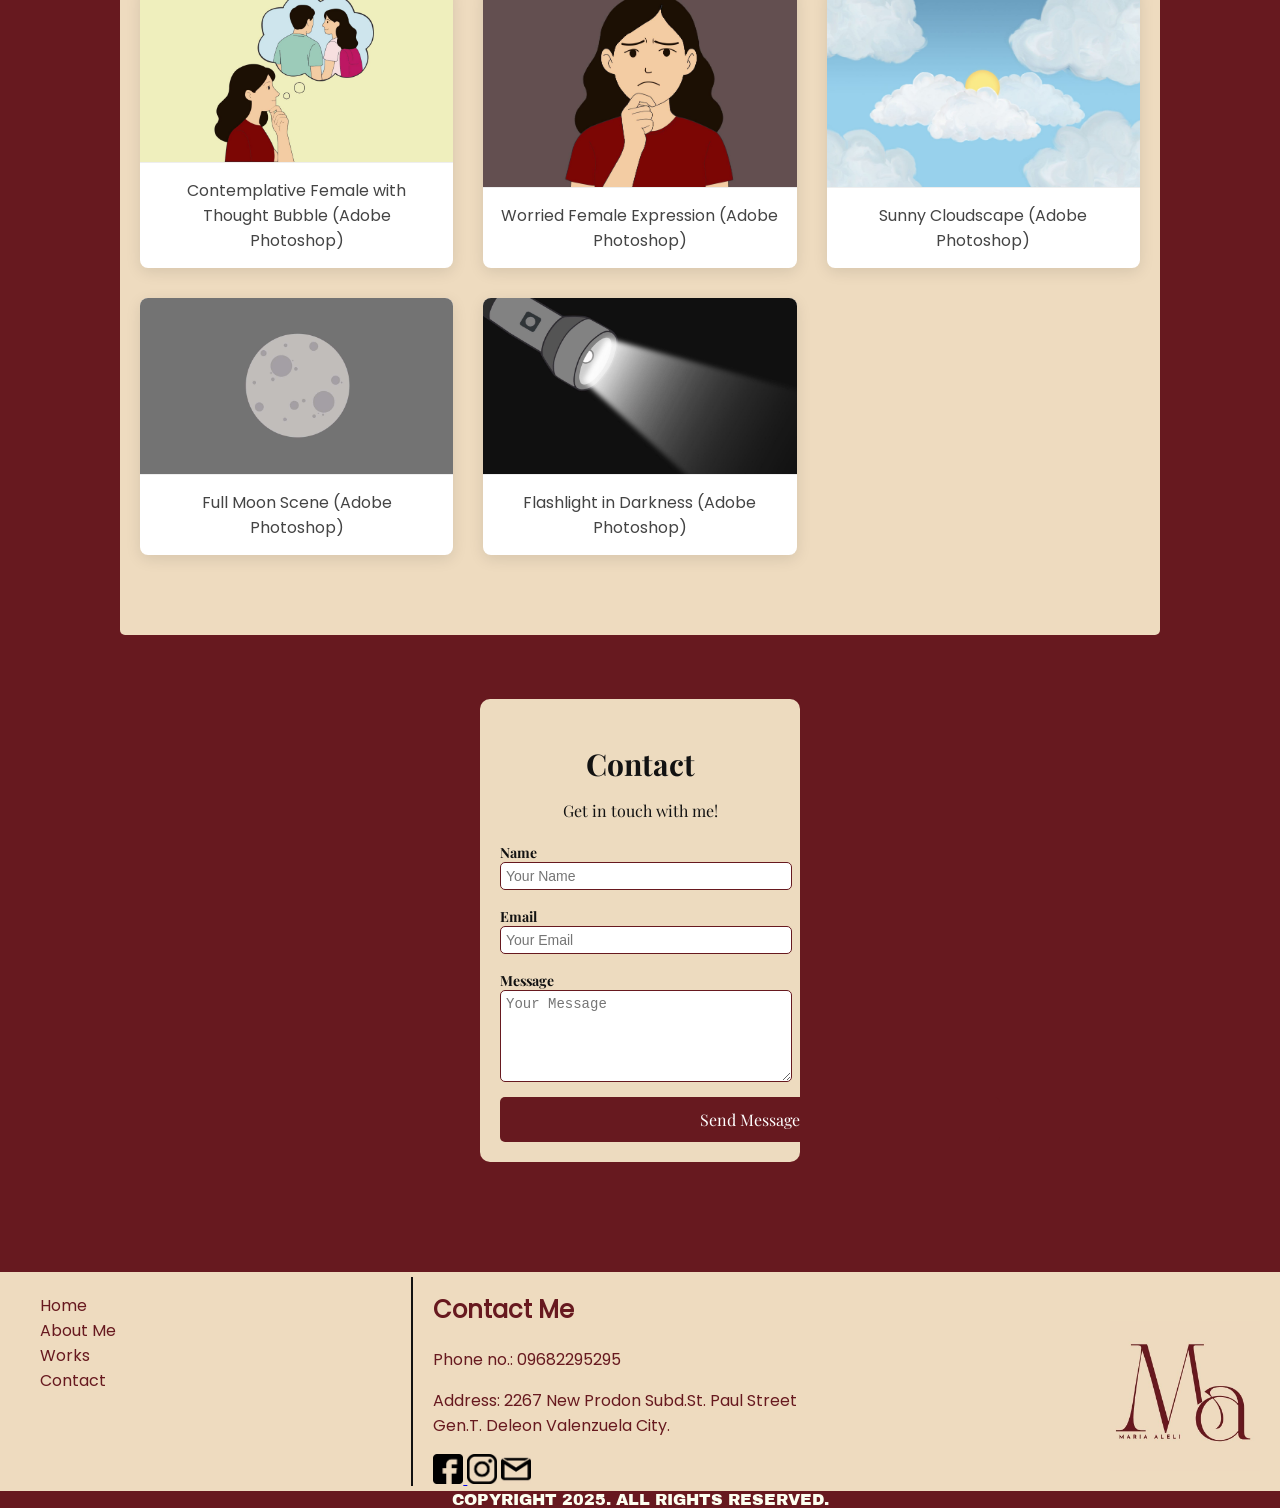
==== commit 7f872564: "Website updates" ====
--- a/index.html
+++ b/index.html
@@ -36,14 +36,18 @@
 				<h1>Hi, I'm Maria Aleli!<br>Welcome to my portfolio.</h1>
 				<p class="home-subtitle">Exploring creativity one step at a time — from graphic design to web projects. Feel free to look around!</p>
 				<div class="home-actions">
-					<a href="#" class="home-button primary">Download CV</a>
-					<a href="https://www.linkedin.com" target="_blank" class="home-button secondary">LinkedIn</a>
+					<a href="image/Salilikan - Resume.pdf" class="home-button primary" target="_blank" rel="noopener">
+						View CV/Resume
+					</a>
+					<a href="https://www.linkedin.com/in/maria-aleli-salilikan-536805412" target="_blank" class="home-button secondary">LinkedIn</a>
 				</div>
 			</div>
 		</section>
 		
+
+
 		<section id="about" class="story-section">
-			<img src="image/aleli pic 1.jpg" alt="Maria Aleli portrait" class="story-image">
+			<img src="v.jpg" alt=" Aleli portrait" class="story-image">
 			<div class="story-container">
 				<h1>My Story</h1>
 				<p>Hello! I’m Aleli, an IT student who is still learning and exploring the world of technology. 
@@ -51,74 +55,86 @@
 				<a href="#works" class="home-btn">View My Work</a>
 			</div>
 		</section>
-		<section class="about-container section-panel">
-			<div class="image-container">
-				<p class="about-title">About Me</p>
-				<img src="image/aleli pic 2.jpg" alt="1st pic" class="about-img">
-			</div>
-			<div class="about-text">
-				<p>I’m Maria Aleli Salilikan, a 20-year-old IT student from Valenzuela City, currently in my third year at Pamantasan ng Lungsod ng Valenzuela. I’m still navigating my way through the world of technology and design, learning something new every day. If you have any advice, feedback, or projects, I’d love to chat!</p>
-			</div>
-		</section>
+		
+		
 		
 		<section id="works" class="work-container section-panel">
 			<div class="work-text">
 				<h1>Works</h1>
 				<p>Here are some of my projects!</p>
 			</div>
-			<div class="work-gallery page1" id="page1">
-				<div class="work-item">
-					<img src="image/SALILIKAN_COFFEE POSTER.jpg" alt="project 1" class="works-img">
-					<p class="work-label">Coffee Poster</p>
-				</div>
-				<div class="work-item">
-					<img src="image/Salilikan_BlendingMode.jpg" alt="project 2" class="works-img">
-					<p class="work-label">Blending Mode (Adobe Photoshop)</p>
-				</div>
-				<div class="work-item">
-					<img src="image/rhode poster.jpg" alt="project 3" class="works-img">
-					<p class="work-label">Product Advertisement</p>
-				</div>
-				<div class="work-item">
-					<img src="image/self poster.jpg" alt="project 4" class="works-img">
-					<p class="work-label">Poster (Adobe Photoshop)</p>
-				</div>
-				<div class="work-item">
-					<img src="image/Salilikan_ClippingMask.jpg" alt="project 5" class="works-img">
-					<p class="work-label">Clip Masking (Adobe Photoshop)</p>
-				</div>
-			</div>
-			<div class="work-gallery page2" id="page2" style="display:none;">
-				<div class="work-item">
-					<img src="image/multimedia assets (1).jpg" alt="project 6" class="works-img">
-					<p class="work-label">Male Silhouette with Cloudy Sky (Adobe Photoshop)</p>
-				</div>
-				<div class="work-item">
-					<img src="image/multimedia assets (2).jpg" alt="project 7" class="works-img">
-					<p class="work-label">Contemplative Female with Thought Bubble (Adobe Photoshop)</p>
-				</div>
-				<div class="work-item">
-					<img src="image/multimedia assets (3).jpg" alt="project 8" class="works-img">
-					<p class="work-label">Worried Female Expression (Adobe Photoshop)</p>
-				</div>
-				<div class="work-item">
-					<img src="image/multimedia assets (4).jpg" alt="project 9" class="works-img">
-					<p class="work-label">Sunny Cloudscape (Adobe Photoshop)</p>
-				</div>
-				<div class="work-item">
-					<img src="image/multimedia assets (5).jpg" alt="project 10" class="works-img">
-					<p class="work-label">Full Moon Scene (Adobe Photoshop)</p>
-				</div>
-				<div class="work-item">
-					<img src="image/multimedia assets (6).jpg" alt="project 11" class="works-img">
-					<p class="work-label">Flashlight in Darkness (Adobe Photoshop)</p>
-				</div>
-			</div>
-			<div class="pagination">
-				<button class="page-btn active" onclick="showPage(1)">1</button>
-				<button class="page-btn" onclick="showPage(2)">2</button>
-			</div>
-		</section>
+            <!-- Category Buttons -->
+            <div class="work-categories" role="tablist" aria-label="Work categories">
+                <button type="button" class="work-cat-btn active" data-category="graphic">Graphic Design</button>
+                <button type="button" class="work-cat-btn" data-category="website">Website</button>
+                <button type="button" class="work-cat-btn" data-category="arts">Arts</button>
+            </div>
+
+            <!-- Category content (graphic design = all current projects) -->
+            <div class="work-category-content" id="work-graphic" aria-live="polite">
+                <div class="work-gallery" id="work-graphic-design">
+                    <div class="work-item">
+                        <img src="image/SALILIKAN_COFFEE POSTER.jpg" alt="Coffee Poster" class="works-img">
+                        <p class="work-label">Coffee Poster</p>
+                    </div>
+                    <div class="work-item">
+                        <img src="image/Salilikan_BlendingMode.jpg" alt="Blending Mode (Adobe Photoshop)" class="works-img">
+                        <p class="work-label">Blending Mode (Adobe Photoshop)</p>
+                    </div>
+                    <div class="work-item">
+                        <img src="image/rhode poster.jpg" alt="Product Advertisement" class="works-img">
+                        <p class="work-label">Product Advertisement</p>
+                    </div>
+                    <div class="work-item">
+                        <img src="image/self poster.jpg" alt="Poster (Adobe Photoshop)" class="works-img">
+                        <p class="work-label">Poster (Adobe Photoshop)</p>
+                    </div>
+                    <div class="work-item">
+                        <img src="image/Salilikan_ClippingMask.jpg" alt="Clip Masking (Adobe Photoshop)" class="works-img">
+                        <p class="work-label">Clip Masking (Adobe Photoshop)</p>
+                    </div>
+
+                    <div class="work-item">
+                        <img src="image/multimedia assets (1).jpg" alt="Male Silhouette with Cloudy Sky (Adobe Photoshop)" class="works-img">
+                        <p class="work-label">Male Silhouette with Cloudy Sky (Adobe Photoshop)</p>
+                    </div>
+                    <div class="work-item">
+                        <img src="image/multimedia assets (2).jpg" alt="Contemplative Female with Thought Bubble (Adobe Photoshop)" class="works-img">
+                        <p class="work-label">Contemplative Female with Thought Bubble (Adobe Photoshop)</p>
+                    </div>
+                    <div class="work-item">
+                        <img src="image/multimedia assets (3).jpg" alt="Worried Female Expression (Adobe Photoshop)" class="works-img">
+                        <p class="work-label">Worried Female Expression (Adobe Photoshop)</p>
+                    </div>
+                    <div class="work-item">
+                        <img src="image/multimedia assets (4).jpg" alt="Sunny Cloudscape (Adobe Photoshop)" class="works-img">
+                        <p class="work-label">Sunny Cloudscape (Adobe Photoshop)</p>
+                    </div>
+                    <div class="work-item">
+                        <img src="image/multimedia assets (5).jpg" alt="Full Moon Scene (Adobe Photoshop)" class="works-img">
+                        <p class="work-label">Full Moon Scene (Adobe Photoshop)</p>
+                    </div>
+                    <div class="work-item">
+                        <img src="image/multimedia assets (6).jpg" alt="Flashlight in Darkness (Adobe Photoshop)" class="works-img">
+                        <p class="work-label">Flashlight in Darkness (Adobe Photoshop)</p>
+                    </div>
+                </div>
+            </div>
+
+            <div class="work-category-content" id="work-website" style="display:none;" aria-live="polite">
+                <div class="work-placeholder">
+                    <h2>Website</h2>
+                    <p>Placeholder section for your future website projects.</p>
+                </div>
+            </div>
+
+            <div class="work-category-content" id="work-arts" style="display:none;" aria-live="polite">
+                <div class="work-placeholder">
+                    <h2>Arts</h2>
+                    <p>Placeholder section for your future arts projects.</p>
+                </div>
+            </div>
+        </section>
 		<section id="contact" class="contact-container">
 			<div class="contact-text">
 				<h2>Contact</h2>
--- a/css/salilikanStyles.css
+++ b/css/salilikanStyles.css
@@ -124,9 +124,9 @@
 	text-transform: uppercase;
 	padding: 10px 20px;
 	border-radius: 999px;
-	border: 1px solid #eedbbf;
+	border: 2px solid #67191f;
 	background: rgba(238, 219, 191, 0.14);
-	color: #FDFFF0;
+	color: #67191f;
 }
 
 .home-welcome h1 {
@@ -134,7 +134,7 @@
 	font-size: clamp(3rem, 5vw, 5rem);
 	line-height: 1.02;
 	margin: 0;
-	color: #FDFFF0;
+	color: #121212;
 }
 
 .home-subtitle {
@@ -142,7 +142,7 @@
 	font-size: clamp(1rem, 1.6vw, 1.5rem);
 	line-height: 1.8;
 	max-width: 760px;
-	color: #FDFFF0;
+	color: #121212;
 	margin: 0;
 }
 
@@ -168,14 +168,14 @@
 }
 
 .home-button.primary {
-	background-color: #eedbbf;
-	color: #67191f;
+	background-color: #67191f;
+	color: #FDFFF0;
 }
 
 .home-button.secondary {
 	background: transparent;
-	color: #FDFFF0;
-	border-color: #FDFFF0;
+	color: #67191f;
+	border-color: #67191f;
 }
 
 .home-button:hover {
@@ -418,35 +418,58 @@
     margin: 0;
 }
 
-/* Pagination Styles */
-.pagination {
+/* Work category buttons */
+.work-categories {
     display: flex;
     justify-content: center;
-    margin-top: 40px;
-    gap: 8px;
-}
-
-.page-btn {
-    padding: 8px 16px;
-    border: none;
-    background: #f0f0f0;
-    color: #333;
+    gap: 14px;
+    margin: 10px 0 25px;
+    flex-wrap: wrap;
+}
+
+.work-cat-btn {
+    font-family: 'Poppins', sans-serif;
+    font-weight: 600;
+    font-size: 1rem;
+    padding: 12px 20px;
+    border-radius: 999px;
+    border: 2px solid #67191f;
+    background: transparent;
+    color: #67191f;
     cursor: pointer;
-    border-radius: 4px;
-    font-size: 0.9rem;
-    transition: all 0.3s ease;
-}
-
-.page-btn:hover {
-    background: #121212;
-	color: #eddbbf;
-}
-
-.page-btn.active {
+    transition: all 0.25s ease;
+}
+
+.work-cat-btn:hover {
+    background: rgba(103, 25, 31, 0.08);
+    transform: translateY(-2px);
+}
+
+.work-cat-btn.active {
     background: #67191f;
     color: #FDFFF0;
-    font-weight: bold;
-}
+}
+
+.work-placeholder {
+    text-align: center;
+    padding: 30px 10px;
+    color: #121212;
+}
+
+.work-placeholder h2 {
+    color: #121212;
+    font-size: 1.8rem;
+    margin: 0 0 10px;
+    font-family: 'Playfair Display', serif;
+}
+
+.work-placeholder p {
+    color: #121212;
+    font-size: 1.1rem;
+    margin: 0;
+    font-family: 'Poppins', sans-serif;
+}
+
 
 
 
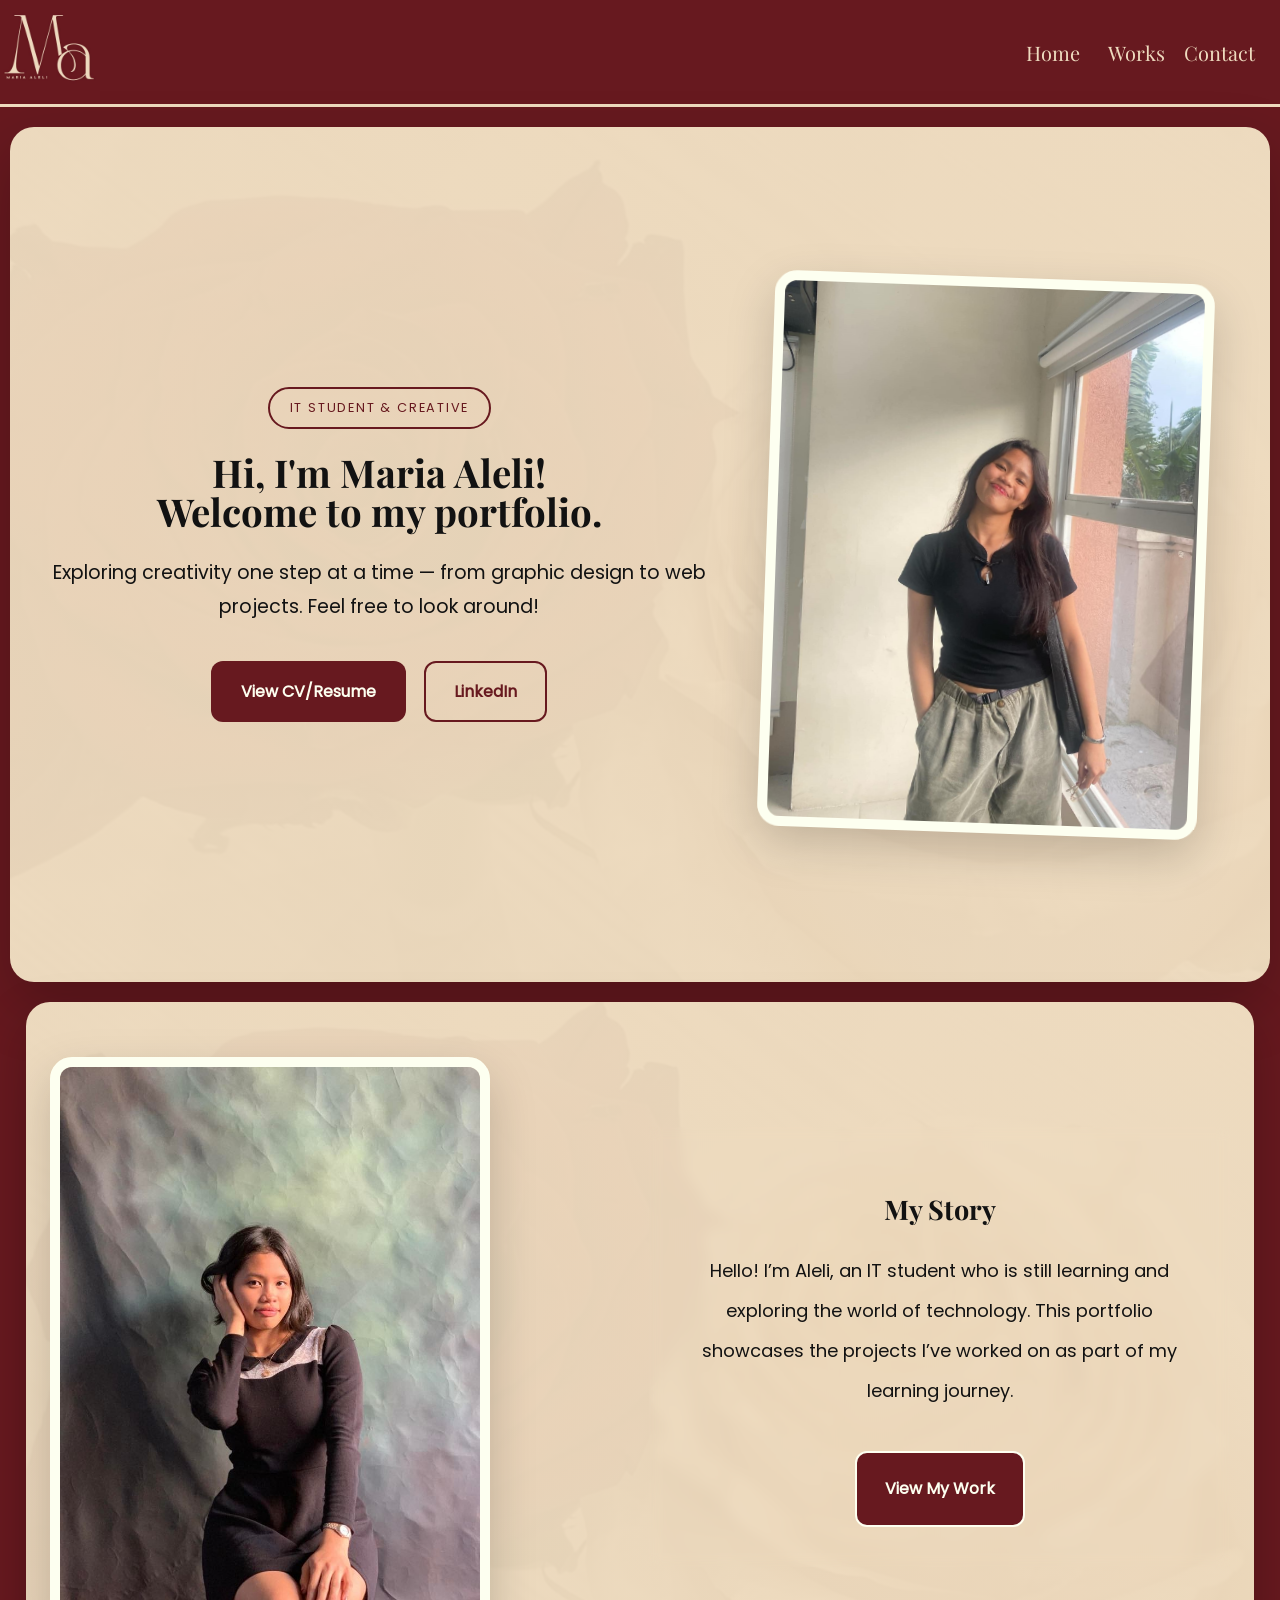
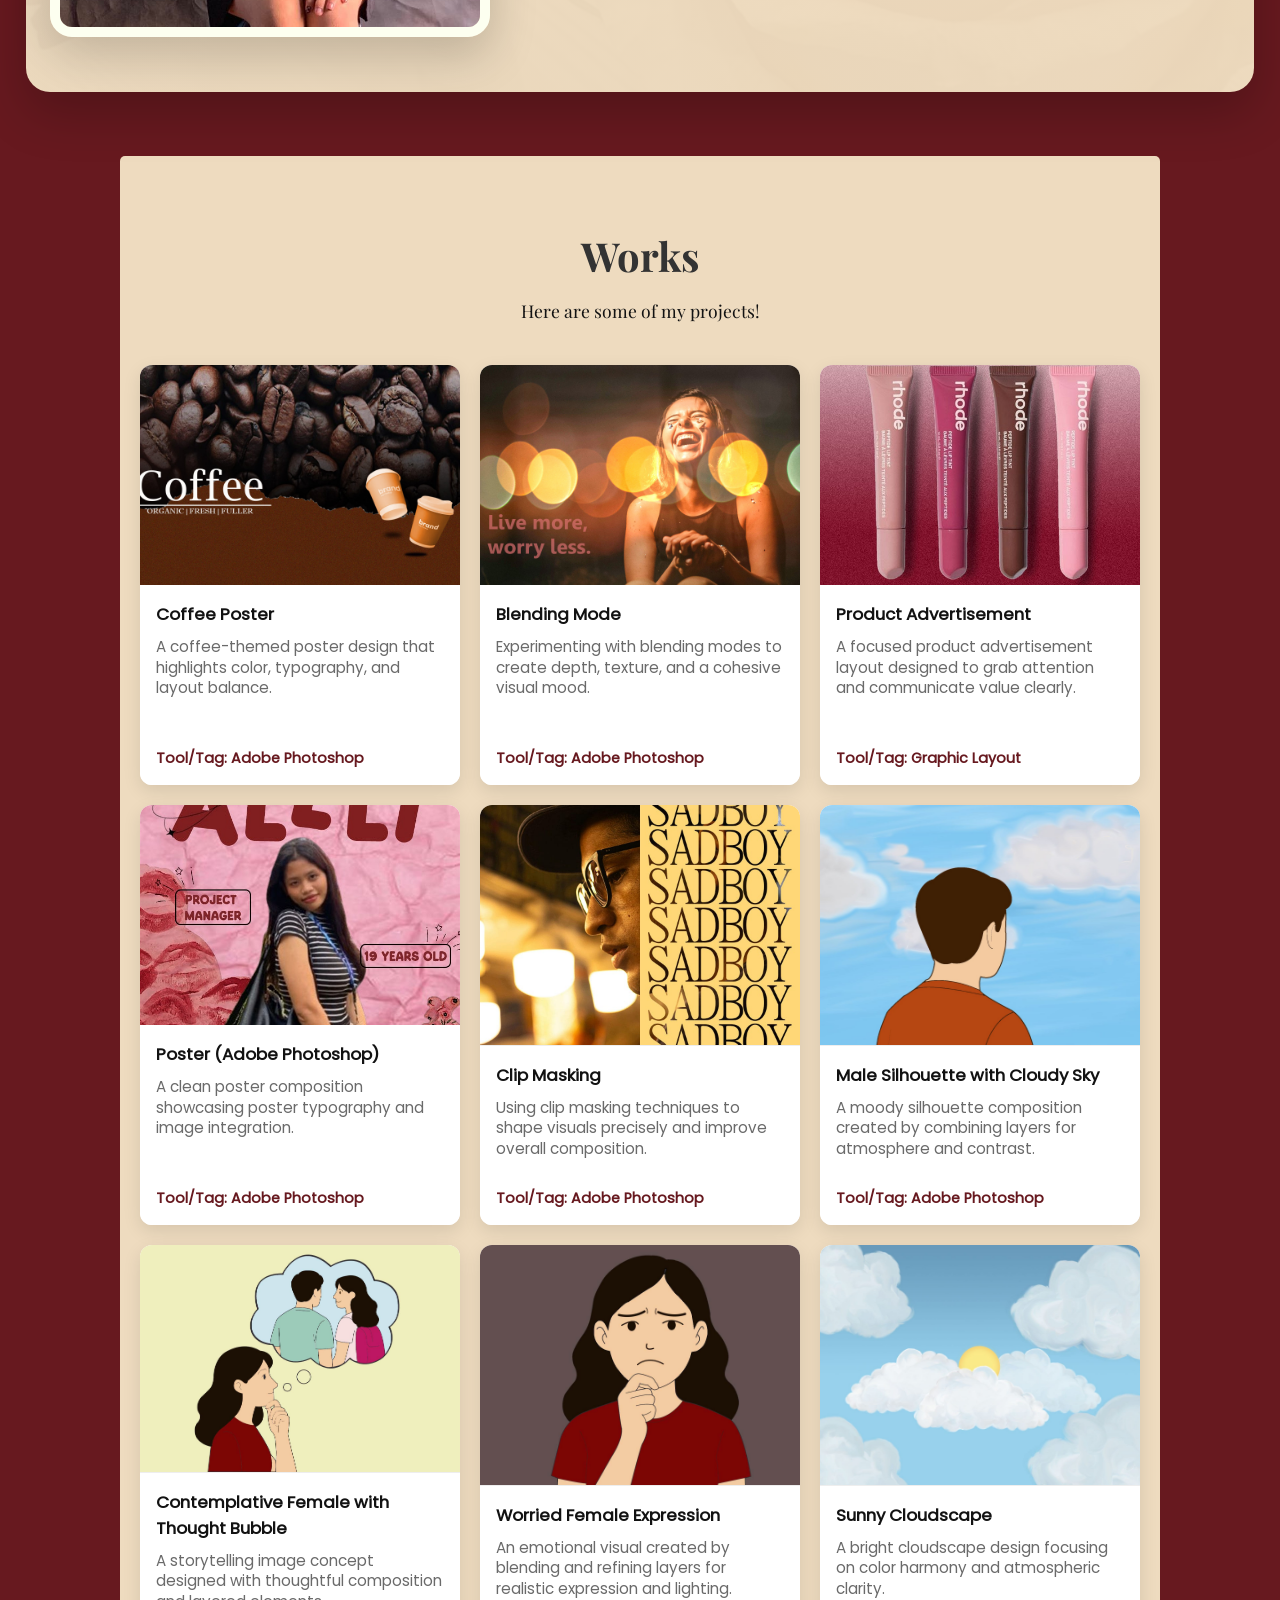
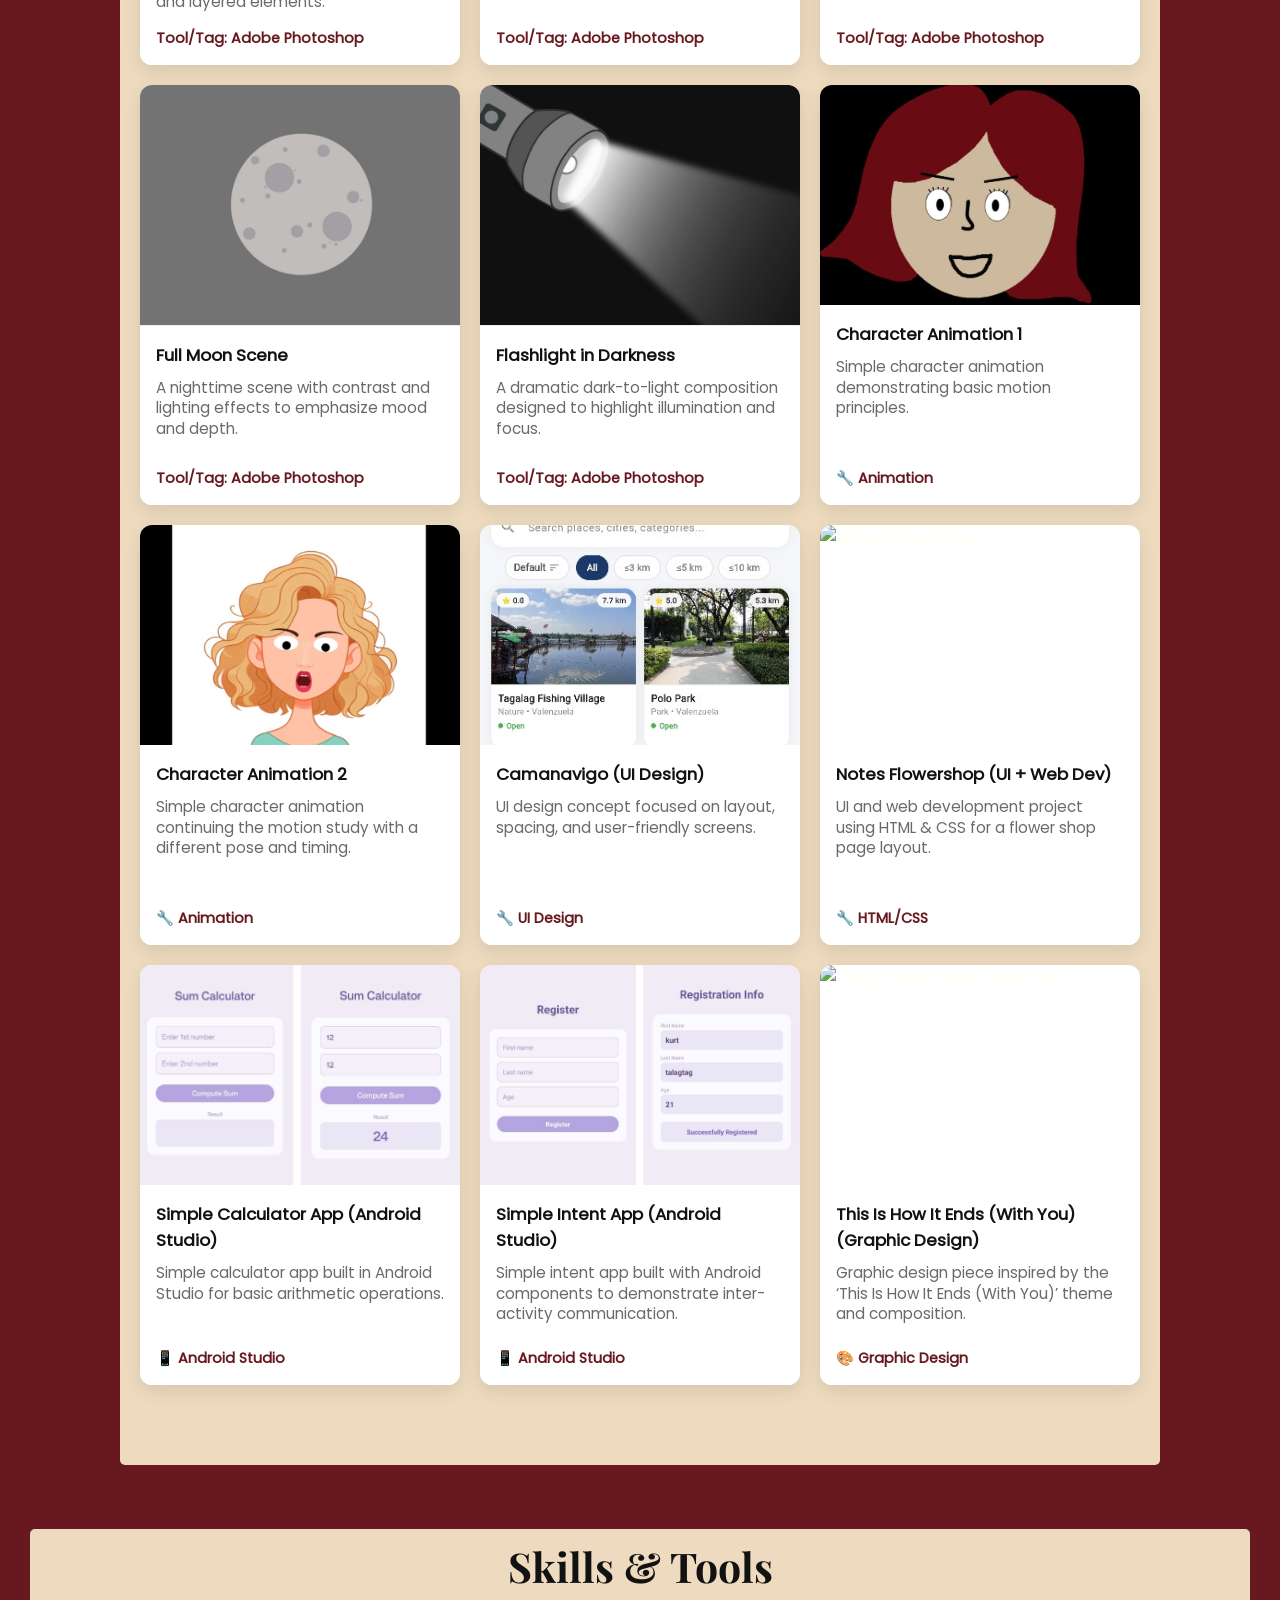
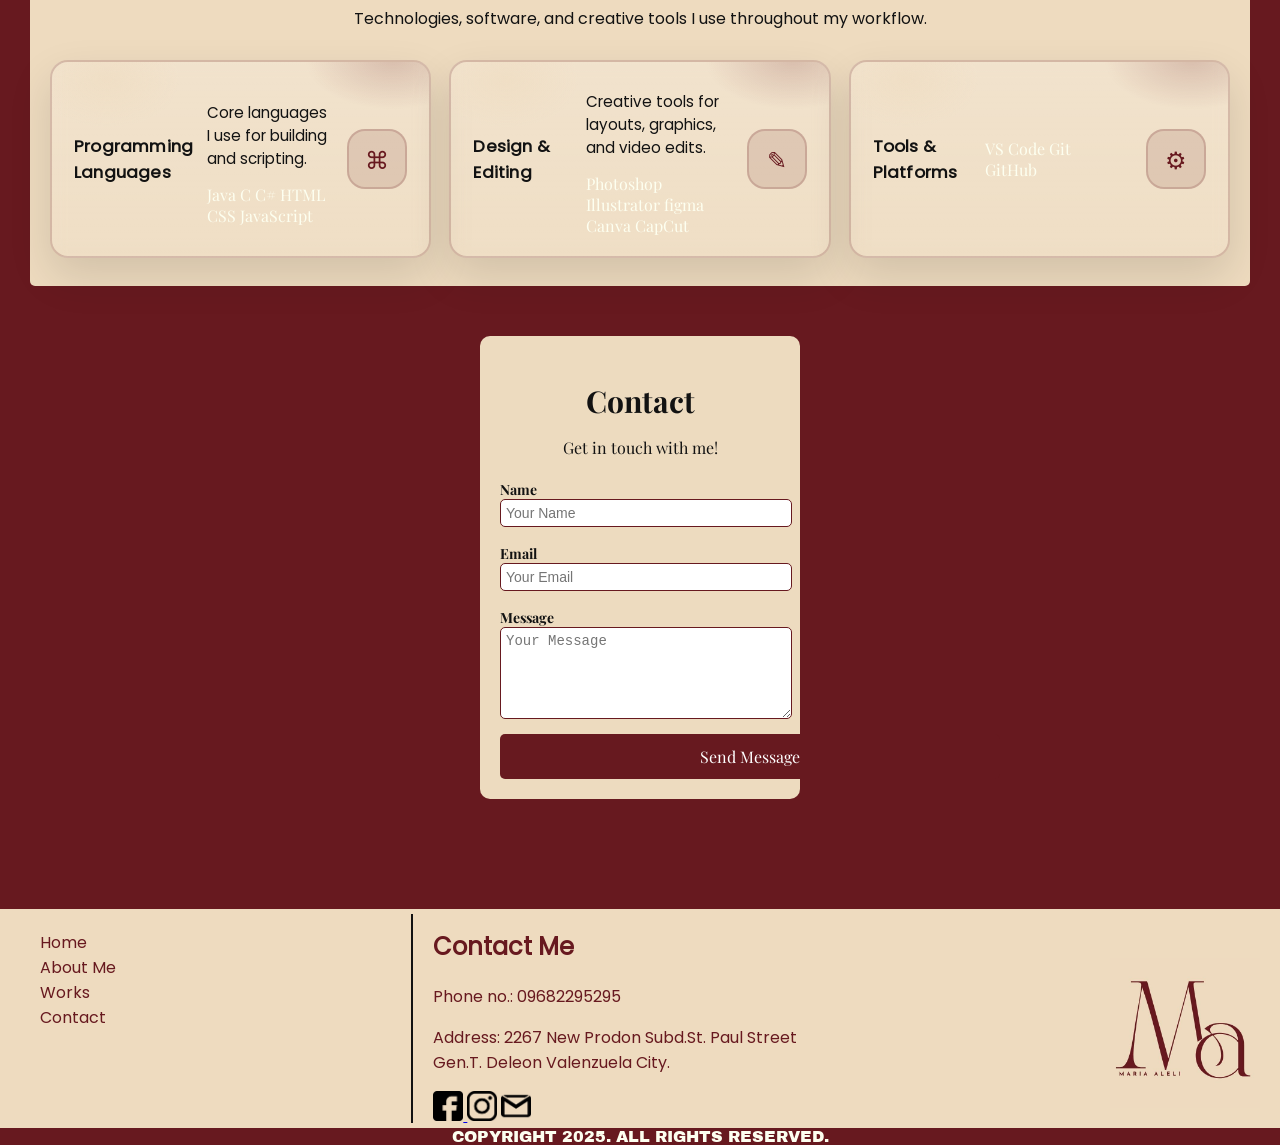
==== commit d5ad3376: "Website updates" ====
--- a/index.html
+++ b/index.html
@@ -7,10 +7,73 @@
 		<meta name="viewport" content="width=device-width, initial-scale=1.0">
 		<title>MY PORTFOLIO</title>
 		<link rel="stylesheet" href="css/salilikanStyles.css">
-		<style>
-		
-		
-		</style>
+		<link rel="stylesheet" href="css/skills_board_additions.css">
+<style>
+				/* ===== Works Cards (fixed card layout + lightbox compatibility) ===== */
+				.work-gallery-works{
+					grid-template-columns: repeat(3, 1fr);
+					gap: 20px;
+				}
+				@media screen and (max-width: 1024px){
+					.work-gallery-works{ grid-template-columns: repeat(2, 1fr); }
+				}
+				@media screen and (max-width: 768px){
+					.work-gallery-works{ grid-template-columns: 1fr; }
+				}
+				.work-item{
+					background:#fff;
+					border-radius:12px;
+					box-shadow: 0 6px 18px rgba(0,0,0,0.10);
+					overflow:hidden;
+					height: 420px;
+					display:flex;
+					flex-direction:column;
+					cursor:pointer;
+				}
+				.work-card-image{
+					height:220px;
+					width:100%;
+					overflow:hidden;
+					flex:0 0 auto;
+				}
+				.works-img{
+					height:220px;
+					width:100%;
+					object-fit: cover;
+					object-position:center;
+					display:block;
+				}
+				.work-card-body{
+					background:#fff;
+					padding:16px;
+					flex:1 1 auto;
+					display:flex;
+					flex-direction:column;
+					gap:10px;
+				}
+				.work-card-title{
+					color:#121212;
+					font-family: 'Poppins', sans-serif;
+					font-size:1.05rem;
+					margin:0;
+				}
+				.work-card-desc{
+					color:#6a6a6a;
+					font-family: 'Poppins', sans-serif;
+					font-size:0.95rem;
+					margin:0;
+					line-height:1.35;
+				}
+				.work-card-tag{
+					margin-top:auto;
+					font-family: 'Poppins', sans-serif;
+					font-weight:600;
+					color:#67191f;
+					font-size:0.9rem;
+					margin-bottom:0;
+				}
+			</style>
+
 		
 		
 	</head>
@@ -40,15 +103,22 @@
 						View CV/Resume
 					</a>
 					<a href="https://www.linkedin.com/in/maria-aleli-salilikan-536805412" target="_blank" class="home-button secondary">LinkedIn</a>
-				</div>
+					</div>
+			</div>
+
+			<div class="home-welcome-media" aria-hidden="true">
+				<img src="image/aleli pic 1.jpg" alt="" class="home-welcome-image">
+				<div class="home-welcome-media-glow"></div>
 			</div>
 		</section>
+
 		
 
 
 		<section id="about" class="story-section">
-			<img src="v.jpg" alt=" Aleli portrait" class="story-image">
+			<img src="image/aleli photo.jpg" alt="Aleli portrait" class="story-image">
 			<div class="story-container">
+
 				<h1>My Story</h1>
 				<p>Hello! I’m Aleli, an IT student who is still learning and exploring the world of technology. 
 					This portfolio showcases the projects I’ve worked on as part of my learning journey.</p>
@@ -63,78 +133,325 @@
 				<h1>Works</h1>
 				<p>Here are some of my projects!</p>
 			</div>
-            <!-- Category Buttons -->
-            <div class="work-categories" role="tablist" aria-label="Work categories">
-                <button type="button" class="work-cat-btn active" data-category="graphic">Graphic Design</button>
-                <button type="button" class="work-cat-btn" data-category="website">Website</button>
-                <button type="button" class="work-cat-btn" data-category="arts">Arts</button>
-            </div>
-
-            <!-- Category content (graphic design = all current projects) -->
-            <div class="work-category-content" id="work-graphic" aria-live="polite">
-                <div class="work-gallery" id="work-graphic-design">
-                    <div class="work-item">
-                        <img src="image/SALILIKAN_COFFEE POSTER.jpg" alt="Coffee Poster" class="works-img">
-                        <p class="work-label">Coffee Poster</p>
-                    </div>
-                    <div class="work-item">
-                        <img src="image/Salilikan_BlendingMode.jpg" alt="Blending Mode (Adobe Photoshop)" class="works-img">
-                        <p class="work-label">Blending Mode (Adobe Photoshop)</p>
-                    </div>
-                    <div class="work-item">
-                        <img src="image/rhode poster.jpg" alt="Product Advertisement" class="works-img">
-                        <p class="work-label">Product Advertisement</p>
-                    </div>
-                    <div class="work-item">
-                        <img src="image/self poster.jpg" alt="Poster (Adobe Photoshop)" class="works-img">
-                        <p class="work-label">Poster (Adobe Photoshop)</p>
-                    </div>
-                    <div class="work-item">
-                        <img src="image/Salilikan_ClippingMask.jpg" alt="Clip Masking (Adobe Photoshop)" class="works-img">
-                        <p class="work-label">Clip Masking (Adobe Photoshop)</p>
-                    </div>
-
-                    <div class="work-item">
-                        <img src="image/multimedia assets (1).jpg" alt="Male Silhouette with Cloudy Sky (Adobe Photoshop)" class="works-img">
-                        <p class="work-label">Male Silhouette with Cloudy Sky (Adobe Photoshop)</p>
-                    </div>
-                    <div class="work-item">
-                        <img src="image/multimedia assets (2).jpg" alt="Contemplative Female with Thought Bubble (Adobe Photoshop)" class="works-img">
-                        <p class="work-label">Contemplative Female with Thought Bubble (Adobe Photoshop)</p>
-                    </div>
-                    <div class="work-item">
-                        <img src="image/multimedia assets (3).jpg" alt="Worried Female Expression (Adobe Photoshop)" class="works-img">
-                        <p class="work-label">Worried Female Expression (Adobe Photoshop)</p>
-                    </div>
-                    <div class="work-item">
-                        <img src="image/multimedia assets (4).jpg" alt="Sunny Cloudscape (Adobe Photoshop)" class="works-img">
-                        <p class="work-label">Sunny Cloudscape (Adobe Photoshop)</p>
-                    </div>
-                    <div class="work-item">
-                        <img src="image/multimedia assets (5).jpg" alt="Full Moon Scene (Adobe Photoshop)" class="works-img">
-                        <p class="work-label">Full Moon Scene (Adobe Photoshop)</p>
-                    </div>
-                    <div class="work-item">
-                        <img src="image/multimedia assets (6).jpg" alt="Flashlight in Darkness (Adobe Photoshop)" class="works-img">
-                        <p class="work-label">Flashlight in Darkness (Adobe Photoshop)</p>
+            <!-- Category Buttons (removed - show all works) -->
+
+            <!-- All category content (single gallery) -->
+<div class="work-category-content" id="work-graphic" aria-live="polite">
+
+                <div class="work-gallery work-gallery-works" id="work-graphic-design">
+
+                    <div class="work-item" role="button" tabindex="0"
+                        data-title="Coffee Poster"
+                        data-description="A coffee-themed poster design that highlights color, typography, and layout balance."
+                        aria-label="Open Coffee Poster">
+                        <div class="work-card-image">
+                            <img src="image/SALILIKAN_COFFEE POSTER.jpg" alt="Coffee Poster" class="works-img">
+                        </div>
+<div class="work-card-body">
+                            <p class="work-card-title"><b>Coffee Poster</b></p>
+                            <p class="work-card-desc">A coffee-themed poster design that highlights color, typography, and layout balance.</p>
+                            <p class="work-card-tag">Tool/Tag: Adobe Photoshop</p>
+                        </div>
+                    </div>
+                    <div class="work-item" role="button" tabindex="0"
+                        data-title="Blending Mode Poster"
+                        data-description="Experimenting with blending modes to create depth, texture, and a cohesive visual mood."
+                        aria-label="Open Blending Mode Poster">
+                        <div class="work-card-image">
+                            <img src="image/Salilikan_BlendingMode.jpg" alt="Blending Mode (Adobe Photoshop)" class="works-img">
+                        </div>
+                        <div class="work-card-body">
+                            <p class="work-card-title"><b>Blending Mode </b></p>
+                            <p class="work-card-desc">Experimenting with blending modes to create depth, texture, and a cohesive visual mood.</p>
+                            <p class="work-card-tag">Tool/Tag: Adobe Photoshop</p>
+                        </div>
+                    </div>
+                    <div class="work-item" role="button" tabindex="0"
+                        data-title="Product Advertisement"
+                        data-description="A focused product advertisement layout designed to grab attention and communicate value clearly."
+                        aria-label="Open Product Advertisement">
+                        <div class="work-card-image">
+                            <img src="image/rhode poster.jpg" alt="Product Advertisement" class="works-img">
+                        </div>
+                        <div class="work-card-body">
+                            <p class="work-card-title"><b>Product Advertisement</b></p>
+                            <p class="work-card-desc">A focused product advertisement layout designed to grab attention and communicate value clearly.</p>
+                            <p class="work-card-tag">Tool/Tag: Graphic Layout</p>
+                        </div>
+                    </div>
+                    <div class="work-item" role="button" tabindex="0"
+                        data-title="Personal Poster"
+                        data-description="A clean poster composition showcasing poster typography and image integration."
+                        aria-label="Open Poster (Adobe Photoshop)">
+                        <div class="work-card-image">
+                            <img src="image/self poster.jpg" alt="Personal Poster" class="works-img">
+                        </div>
+                        <div class="work-card-body">
+                            <p class="work-card-title"><b>Poster (Adobe Photoshop)</b></p>
+                            <p class="work-card-desc">A clean poster composition showcasing poster typography and image integration.</p>
+                            <p class="work-card-tag">Tool/Tag: Adobe Photoshop</p>
+                        </div>
+                    </div>
+                    <div class="work-item" role="button" tabindex="0"
+                        data-title="Clip Masking "
+                        data-description="Using clip masking techniques to shape visuals precisely and improve overall composition."
+                        aria-label="Open Clip Masking ">
+                        <img src="image/Salilikan_ClippingMask.jpg" alt="Clip Masking " class="works-img">
+                        <div class="work-card-body">
+                            <p class="work-card-title"><b>Clip Masking </b></p>
+                            <p class="work-card-desc">Using clip masking techniques to shape visuals precisely and improve overall composition.</p>
+                            <p class="work-card-tag">Tool/Tag: Adobe Photoshop</p>
+                        </div>
+                    </div>
+
+                    <div class="work-item" role="button" tabindex="0"
+                        data-title="Male Silhouette with Cloudy Sky "
+                        data-description="A moody silhouette composition created by combining layers for atmosphere and contrast."
+                        aria-label="Open Male Silhouette with Cloudy Sky">
+                        <img src="image/multimedia assets (1).jpg" alt="Male Silhouette with Cloudy Sky " class="works-img">
+                        <div class="work-card-body">
+                            <p class="work-card-title"><b>Male Silhouette with Cloudy Sky</b></p>
+                            <p class="work-card-desc">A moody silhouette composition created by combining layers for atmosphere and contrast.</p>
+                            <p class="work-card-tag">Tool/Tag: Adobe Photoshop</p>
+                        </div>
+                    </div>
+                    <div class="work-item" role="button" tabindex="0"
+                        data-title="Contemplative Female"
+                        data-description="A storytelling image concept designed with thoughtful composition and layered elements."
+                        aria-label="Open Contemplative Female with Thought Bubble ">
+                        <img src="image/multimedia assets (2).jpg" alt="Contemplative Female with Thought Bubble" class="works-img">
+                        <div class="work-card-body">
+                            <p class="work-card-title"><b>Contemplative Female with Thought Bubble</b></p>
+                            <p class="work-card-desc">A storytelling image concept designed with thoughtful composition and layered elements.</p>
+                            <p class="work-card-tag">Tool/Tag: Adobe Photoshop</p>
+                        </div>
+                    </div>
+                    <div class="work-item" role="button" tabindex="0"
+                        data-title="Worried Female Expression"
+                        data-description="An emotional visual created by blending and refining layers for realistic expression and lighting."
+                        aria-label="Open Worried Female Expression">
+                        <img src="image/multimedia assets (3).jpg" alt="Worried Female Expression" class="works-img">
+                        <div class="work-card-body">
+                            <p class="work-card-title"><b>Worried Female Expression</b></p>
+                            <p class="work-card-desc">An emotional visual created by blending and refining layers for realistic expression and lighting.</p>
+                            <p class="work-card-tag">Tool/Tag: Adobe Photoshop</p>
+                        </div>
+                    </div>
+                    <div class="work-item" role="button" tabindex="0"
+                        data-title="Sunny Cloudscape"
+                        data-description="A bright cloudscape design focusing on color harmony and atmospheric clarity."
+                        aria-label="Open Sunny Cloudscape">
+                        <img src="image/multimedia assets (4).jpg" alt="Sunny Cloudscape" class="works-img">
+                        <div class="work-card-body">
+                            <p class="work-card-title"><b>Sunny Cloudscape</b></p>
+                            <p class="work-card-desc">A bright cloudscape design focusing on color harmony and atmospheric clarity.</p>
+                            <p class="work-card-tag">Tool/Tag: Adobe Photoshop</p>
+                        </div>
+                    </div>
+                    <div class="work-item" role="button" tabindex="0"
+                        data-title="Full Moon Scene"
+                        data-description="A nighttime scene with contrast and lighting effects to emphasize mood and depth."
+                        aria-label="Open Full Moon Scene">
+                        <img src="image/multimedia assets (5).jpg" alt="Full Moon Scene" class="works-img">
+                        <div class="work-card-body">
+                            <p class="work-card-title"><b>Full Moon Scene</b></p>
+                            <p class="work-card-desc">A nighttime scene with contrast and lighting effects to emphasize mood and depth.</p>
+                            <p class="work-card-tag">Tool/Tag: Adobe Photoshop</p>
+                        </div>
+                    </div>
+                    <div class="work-item" role="button" tabindex="0"
+                        data-title="Flashlight in Darkness"
+                        data-description="A dramatic dark-to-light composition designed to highlight illumination and focus."
+                        aria-label="Open Flashlight in Darkness">
+                        <img src="image/multimedia assets (6).jpg" alt="Flashlight in Darkness" class="works-img">
+                        <div class="work-card-body">
+                            <p class="work-card-title"><b>Flashlight in Darkness</b></p>
+                            <p class="work-card-desc">A dramatic dark-to-light composition designed to highlight illumination and focus.</p>
+                            <p class="work-card-tag">Tool/Tag: Adobe Photoshop</p>
+                        </div>
+                    </div>
+                    
+                    <div class="work-item" role="button" tabindex="0"
+                        data-title="Character Animation "
+                        data-description="Simple character animation demonstrating basic motion principles."
+                        aria-label="Open Character Animation 1">
+                        <div class="work-card-image">
+                            <img src="image/character animation1.jpg" alt="Character Animation 1" class="works-img">
+                        </div>
+                        <div class="work-card-body">
+                            <p class="work-card-title"><b>Character Animation 1</b></p>
+                            <p class="work-card-desc">Simple character animation demonstrating basic motion principles.</p>
+                            <p class="work-card-tag">🔧 Animation</p>
+                        </div>
+                    </div>
+
+                    <div class="work-item" role="button" tabindex="0"
+                        data-title="Character Animation "
+                        data-description="Simple character animation continuing the motion study with a different pose and timing."
+                        aria-label="Open Character Animation 2">
+                        <div class="work-card-image">
+                            <img src="image/character animation2.jpg" alt="Character Animation 2" class="works-img">
+                        </div>
+                        <div class="work-card-body">
+                            <p class="work-card-title"><b>Character Animation 2</b></p>
+                            <p class="work-card-desc">Simple character animation continuing the motion study with a different pose and timing.</p>
+                            <p class="work-card-tag">🔧 Animation</p>
+                        </div>
+                    </div>
+
+                    <div class="work-item" role="button" tabindex="0"
+                        data-title="Camanavigo"
+                        data-description="UI design concept focused on layout, spacing, and user-friendly screens."
+                        aria-label="Open Camanavigo (UI Design)">
+                        <div class="work-card-image">
+                            <img src="image/camanavigo.jpg" alt="Camanavigo" class="works-img">
+                        </div>
+                        <div class="work-card-body">
+                            <p class="work-card-title"><b>Camanavigo (UI Design)</b></p>
+                            <p class="work-card-desc">UI design concept focused on layout, spacing, and user-friendly screens.</p>
+                            <p class="work-card-tag">🔧 UI Design</p>
+                        </div>
+                    </div>
+
+                    <div class="work-item" role="button" tabindex="0"
+                        data-title="Notes Flowershop"
+                        data-description="UI and web development project using HTML & CSS for a flower shop page layout."
+                        aria-label="Open Notes Flowershop (UI + Web Dev)">
+                        <div class="work-card-image">
+                            <img src="image/notes floweshop.mp4" alt="Notes Flowershop" class="works-img">
+                        </div>
+                        <div class="work-card-body">
+                            <p class="work-card-title"><b>Notes Flowershop (UI + Web Dev)</b></p>
+                            <p class="work-card-desc">UI and web development project using HTML & CSS for a flower shop page layout.</p>
+                            <p class="work-card-tag">🔧 HTML/CSS</p>
+                        </div>
+                    </div>
+
+                    <div class="work-item" role="button" tabindex="0"
+                        data-title="Simple Calculator App (Android Studio)"
+                        data-description="Simple calculator app built in Android Studio for basic arithmetic operations."
+                        aria-label="Open Simple Calculator App (Android Studio)">
+                        <div class="work-card-image">
+                            <img src="image/Simple Calculator App.jpg" alt="Simple Calculator App" class="works-img">
+                        </div>
+                        <div class="work-card-body">
+                            <p class="work-card-title"><b>Simple Calculator App (Android Studio)</b></p>
+                            <p class="work-card-desc">Simple calculator app built in Android Studio for basic arithmetic operations.</p>
+                            <p class="work-card-tag">📱 Android Studio</p>
+                        </div>
+                    </div>
+
+                    <div class="work-item" role="button" tabindex="0"
+                        data-title="Simple Intent App (Android Studio)"
+                        data-description="Simple intent app built with Android components to demonstrate inter-activity communication."
+                        aria-label="Open Simple Intent App (Android Studio)">
+                        <div class="work-card-image">
+                            <img src="image/SimpleIntentApp.jpg" alt="Simple Intent App" class="works-img">
+                        </div>
+                        <div class="work-card-body">
+                            <p class="work-card-title"><b>Simple Intent App (Android Studio)</b></p>
+                            <p class="work-card-desc">Simple intent app built with Android components to demonstrate inter-activity communication.</p>
+                            <p class="work-card-tag">📱 Android Studio</p>
+                        </div>
+                    </div>
+
+                    <div class="work-item" role="button" tabindex="0"
+                        data-title="This Is How It Ends (With You) (Graphic Design)"
+                        data-description="Graphic design piece inspired by the ‘This Is How It Ends (With You)’ theme and composition."
+                        aria-label="Open This Is How It Ends (With You) (Graphic Design)">
+                        <div class="work-card-image">
+                            <img src="image/THIS IS HOW IT ENDS (WITH YOU).mov" alt="This Is How It Ends (With You)" class="works-img">
+                        </div>
+                        <div class="work-card-body">
+                            <p class="work-card-title"><b>This Is How It Ends (With You) (Graphic Design)</b></p>
+                            <p class="work-card-desc">Graphic design piece inspired by the ‘This Is How It Ends (With You)’ theme and composition.</p>
+                            <p class="work-card-tag">🎨 Graphic Design</p>
+                        </div>
                     </div>
                 </div>
             </div>
 
-            <div class="work-category-content" id="work-website" style="display:none;" aria-live="polite">
-                <div class="work-placeholder">
-                    <h2>Website</h2>
-                    <p>Placeholder section for your future website projects.</p>
+
+        </section>
+
+         <!-- Skills & Tools 3-column cards -->
+<section class="skills-board" aria-label="Skills & Tools">
+	<div class="skills-board-header" aria-hidden="false">
+		<h1>Skills &amp; Tools</h1>
+		<p>Technologies, software, and creative tools I use throughout my workflow.</p>
+	</div>
+                <div class="skills-board-grid corkboard-enhance">
+
+
+                    <div class="skills-card-panel">
+                    <div class="skills-card-left">
+                            <h2>Programming Languages</h2>
+                        </div>
+                        <div class="skills-card-mid">
+						<p style="margin: 8px 0 14px; font-family: 'Poppins', sans-serif; font-size: 0.95rem; color:#121212;">Core languages I use for building and scripting.</p>
+                            <div class="chip-row">
+
+                                <span class="skill-chip">Java</span>
+                                <span class="skill-chip">C</span>
+                                <span class="skill-chip">C#</span>
+                                <span class="skill-chip">HTML</span>
+                                <span class="skill-chip">CSS</span>
+                                <span class="skill-chip">JavaScript</span>
+                            </div>
+                        </div>
+                        <div class="skills-card-right" aria-hidden="true">
+                            <div class="skills-icon">⌘</div>
+
+
+
+
+
+
+                        </div>
+
+                    </div>
+
+                    <div class="skills-card-panel">
+                        <div class="skills-card-left">
+                            <h2>Design & Editing</h2>
+                        </div>
+                        <div class="skills-card-mid">
+					<p style="margin: 8px 0 14px; font-family: 'Poppins', sans-serif; font-size: 0.95rem; color:#121212;">Creative tools for layouts, graphics, and video edits.</p>
+                            <div class="chip-row">
+
+                                <span class="skill-chip">Photoshop</span>
+                                <span class="skill-chip">Illustrator</span>
+                                <span class="skill-chip">figma</span>
+                                <span class="skill-chip">Canva</span>
+                                <span class="skill-chip">CapCut</span>
+                            </div>
+                        </div>
+                        <div class="skills-card-right" aria-hidden="true">
+                            <div class="skills-icon">✎</div>
+                        </div>
+                    </div>
+
+                    <div class="skills-card-panel">
+                        <div class="skills-card-left">
+                            <h2>Tools & Platforms</h2>
+                        </div>
+                        <div class="skills-card-mid">
+                            <div class="chip-row">
+                                <span class="skill-chip">VS Code</span>
+                                <span class="skill-chip">Git</span>
+                                <span class="skill-chip">GitHub</span>
+                            </div>
+                        </div>
+                        <div class="skills-card-right" aria-hidden="true">
+                            <div class="skills-icon">⚙</div>
+                        </div>
+                    </div>
                 </div>
-            </div>
-
-            <div class="work-category-content" id="work-arts" style="display:none;" aria-live="polite">
-                <div class="work-placeholder">
-                    <h2>Arts</h2>
-                    <p>Placeholder section for your future arts projects.</p>
-                </div>
-            </div>
-        </section>
+            </section>
+
+
+
+
 		<section id="contact" class="contact-container">
 			<div class="contact-text">
 				<h2>Contact</h2>
@@ -153,7 +470,7 @@
 					<div class="input-group">
 						<label for="message">Message</label>
 						<textarea id="message" name="message" rows="5" placeholder="Your Message" required></textarea>
-					</div>
+					</div> 
 					<button type="submit" class="contact-btn">Send Message</button>
 				</form>
 			</div>
@@ -193,8 +510,16 @@
 				
 		
 		</footer>
+
+		<!-- Lightbox Modal -->
+		<div id="lightbox" class="lightbox" aria-hidden="true" aria-label="Work details modal" role="dialog">
+			<span class="close-btn" aria-label="Close">&times;</span>
+			<img class="lightbox-content" id="lightbox-img" alt="Enlarged work image">
+			<div id="caption" class="caption" aria-live="polite"></div>
+		</div>
+
 		<p class = "copyright">COPYRIGHT 2025. ALL RIGHTS RESERVED.</p>
 		<script src="js/script.js"></script>
 	</body>
 	
-</html>+</html>
--- a/css/salilikanStyles.css
+++ b/css/salilikanStyles.css
@@ -114,12 +114,56 @@
 	text-align: center;
 	gap: 24px;
 	max-width: 900px;
-	margin: 0 auto;
-}
+	margin: 0;
+}
+
+.home-welcome-media {
+	display: flex;
+	align-items: center;
+	justify-content: center;
+	position: relative;
+	padding: 10px;
+}
+
+.home-welcome-image {
+	width: 100%;
+	max-width: 420px;
+	height: auto;
+	border-radius: 22px;
+	border: 10px solid #FDFFF0;
+	box-shadow: 0 18px 48px rgba(0,0,0,0.18);
+	transform: rotate(2deg);
+	transition: transform 0.25s ease, box-shadow 0.25s ease;
+	object-fit: cover;
+}
+
+.home-welcome-media:hover .home-welcome-image {
+	transform: rotate(0deg) translateY(-2px);
+	box-shadow: 0 24px 70px rgba(0,0,0,0.24);
+}
+
+.home-welcome-media-glow {
+	position: absolute;
+	inset: 0;
+	margin: auto;
+	width: 75%;
+	height: 75%;
+	border-radius: 999px;
+	background: radial-gradient(circle at 30% 30%, rgba(103, 25, 31, 0.22), rgba(103, 25, 31, 0) 65%);
+	filter: blur(8px);
+	pointer-events: none;
+	z-index: 0;
+}
+
+.home-welcome-media .home-welcome-image {
+	position: relative;
+	z-index: 1;
+}
+
 
 .home-badge {
 	font-family: 'Poppins', sans-serif;
-	font-size: 0.92rem;
+	font-size: 0.8rem;
 	letter-spacing: 0.14em;
 	text-transform: uppercase;
 	padding: 10px 20px;
@@ -131,7 +175,7 @@
 
 .home-welcome h1 {
 	font-family: 'Playfair Display', serif;
-	font-size: clamp(3rem, 5vw, 5rem);
+	font-size: clamp(1rem, 3vw, 3rem);
 	line-height: 1.02;
 	margin: 0;
 	color: #121212;
@@ -139,7 +183,7 @@
 
 .home-subtitle {
 	font-family: 'Poppins', sans-serif;
-	font-size: clamp(1rem, 1.6vw, 1.5rem);
+	font-size: clamp(0.7rem, 1.5vw, 1.3rem);
 	line-height: 1.8;
 	max-width: 760px;
 	color: #121212;
@@ -192,17 +236,21 @@
 	background-repeat: no-repeat;
 	background-size: cover;
 	background-position: center;
-	padding: 100px 30px;
-	display: flex;
-	align-items: center;
-	justify-content: center;
+	padding: 90px 40px;
 	min-height: 75vh;
 	color: #121212;
 	margin: 20px auto;
 	border-radius: 24px;
 	box-shadow: 0 24px 60px rgba(0,0,0,0.22);
 	max-width: 1180px;
-}
+
+	/* new layout */
+	display: grid;
+	grid-template-columns: 1.15fr 0.85fr;
+	align-items: center;
+	gap: 34px;
+}
+
 
 .home-text {
 	font-family: 'Playfair Display', sans-serif;
@@ -210,27 +258,70 @@
 }
 
 .story-section{
-	display: flex;
-}
+	display: grid;
+	grid-template-columns: 1fr 1fr;
+	align-items: center;
+	gap: 18px;
+	width: 100%;
+	padding: 55px 24px;
+	min-height: 55vh;
+	background-color: #eedbbf;
+
+	background-image: linear-gradient(rgba(238, 219, 191, 0.96), rgba(238, 219, 191, 0.96)), url('../image/home bg.jpg');
+	background-repeat: no-repeat;
+	background-size: cover;
+	background-position: center;
+	margin: 20px auto;
+	border-radius: 24px;
+	box-shadow: 0 20px 50px rgba(0,0,0,0.22);
+	max-width: 1180px;
+	color: #121212;
+}
+
 
 .story-image{
-	height: 600px;
-	width : auto;
-	margin-left :50px;
-	border: solid 10px #FDFFF0;
-	border-radius : 20px;
-	padding: 20px;
-}
+	width: 100%;
+	max-width: 420px;
+
+	height: auto;
+	border-radius: 22px;
+	border: 10px solid #FDFFF0;
+	box-shadow: 0 18px 48px rgba(0,0,0,0.18);
+	transform: rotate(2deg);
+	transition: transform 0.25s ease, box-shadow 0.25s ease;
+	object-fit: cover;
+	padding: 0;
+	margin: 0;
+}
+
+.story-section:hover .story-image{
+	transform: rotate(0deg) translateY(-2px);
+	box-shadow: 0 24px 70px rgba(0,0,0,0.24);
+}
+
+/* subtle “not boring” animation */
+.story-section,
+.story-image,
 .story-container{
-	background-color: #67191f;
-	margin: 70px;
-	margin-left: -80px;
-	padding : 50px;
-	
-	font-size: 25px;
-	color: #FDFFF0;
+	animation: storyFloatIn 700ms ease both;
+}
+
+@keyframes storyFloatIn {
+	from { opacity: 0; transform: translateY(10px); }
+	to { opacity: 1; transform: translateY(0); }
+}
+
+.story-container{
+	backdrop-filter: blur(6px);
+	-webkit-backdrop-filter: blur(6px);
+	padding: 40px 28px;
+	font-size: 18px;
+	color: #121212;
 	text-align: center;
-	line-height: 40px;	
+	line-height: 40px;
+}
+.story-container p {
+	font-family: 'Poppins', sans-serif;
 }
 
 .home-btn {
@@ -251,6 +342,30 @@
     color: #67191f;
 
 }
+
+/* Make story CTA buttons match Home buttons + tweak spacing */
+.story-container .home-btn{
+    display: inline-flex;
+    align-items: center;
+    justify-content: center;
+    margin-top: 22px;
+}
+.story-container .home-btn{
+    padding: 16px 28px;
+    border-radius: 12px;
+    font-size: 16px;
+    font-family: 'Poppins', sans-serif;
+    font-weight: 600;
+}
+
+/* Ensure spacing stays nice on smaller screens */
+@media screen and (max-width: 768px){
+    .story-container .home-btn{ margin-top: 18px; }
+}
+@media screen and (max-width: 480px){
+    .story-container .home-btn{ margin-top: 14px; padding: 12px 20px; font-size: 14px; border-radius: 10px; }
+}
+
 
 
 
@@ -678,6 +793,18 @@
 
 /* Tablet Landscape (1024px and below) */
 @media screen and (max-width: 1024px) {
+    .home-welcome {
+        grid-template-columns: 1fr;
+        padding: 70px 20px;
+        gap: 22px;
+    }
+    .home-content {
+        max-width: 760px;
+    }
+    .home-welcome-image {
+        max-width: 520px;
+    }
+
     /* Header */
     nav {
         text-align: center;
@@ -757,6 +884,18 @@
 
 /* Tablet Portrait (768px and below) */
 @media screen and (max-width: 768px) {
+    .home-welcome {
+        padding: 60px 16px;
+        gap: 18px;
+    }
+    .home-welcome-media {
+        padding: 0;
+    }
+    .home-welcome-image {
+        border-width: 8px;
+        max-width: 420px;
+    }
+
     /* Header */
     nav {
         text-align: center;
@@ -881,6 +1020,11 @@
 
 /* Mobile Landscape (480px and below) */
 @media screen and (max-width: 480px) {
+    .home-welcome-image {
+        border-width: 6px;
+        max-width: 320px;
+    }
+
     /* Header */
     nav {
         text-align: center;
--- a/css/skills_board_additions.css
+++ b/css/skills_board_additions.css
@@ -0,0 +1,151 @@
+.skills-board {
+	margin: 24px auto 28px;
+	padding: 10px 20px 28px;
+	max-width: 1180px;
+}
+
+.skills-board-header {
+	text-align: center;
+	margin-bottom: 26px;
+}
+
+.skills-board-header h1 {
+	font-family: 'Playfair Display', serif;
+	font-size: clamp(1.6rem, 3.2vw, 3rem);
+	margin: 0;
+	color: #121212;
+}
+
+.skills-board-header p {
+	font-family: 'Poppins', sans-serif;
+	margin: 12px auto 0;
+	color: #121212;
+	max-width: 740px;
+	line-height: 1.8;
+}
+
+.skills-board-grid {
+	display: grid;
+	grid-template-columns: repeat(3, 1fr);
+	gap: 18px;
+	align-items: stretch;
+	justify-content: center;
+}
+
+.skills-card-panel {
+	display: grid;
+	grid-template-columns: 0.95fr 1.3fr 0.7fr;
+	align-items: center;
+	gap: 14px;
+	padding: 20px 22px;
+	border-radius: 18px;
+	background: linear-gradient(180deg, rgba(255,255,255,0.22), rgba(255,255,255,0.10));
+	border: 2px solid rgba(103, 25, 31, 0.20);
+	box-shadow: 0 18px 44px rgba(0,0,0,0.12);
+	backdrop-filter: blur(8px);
+	-webkit-backdrop-filter: blur(8px);
+	transition: transform 0.25s ease, box-shadow 0.25s ease;
+	position: relative;
+	overflow: hidden;
+}
+
+.skills-card-panel::after {
+	content: '';
+	position: absolute;
+	inset: -2px;
+	background:
+		radial-gradient(120px 80px at 15% 10%, rgba(238, 219, 191, 0.55), rgba(238, 219, 191, 0) 60%),
+		radial-gradient(160px 90px at 90% 0%, rgba(103, 25, 31, 0.18), rgba(103, 25, 31, 0) 55%);
+	pointer-events: none;
+}
+
+.skills-card-panel:hover {
+	transform: translateY(-3px);
+	box-shadow: 0 24px 70px rgba(0,0,0,0.20);
+}
+
+.skills-card-left h2 {
+	margin: 0;
+	font-family: 'Poppins', sans-serif;
+	font-size: 1.05rem;
+	color: #121212;
+	letter-spacing: 0.2px;
+	position: relative;
+	z-index: 1;
+}
+
+.skills-card-mid {
+	min-width: 0;
+	position: relative;
+	z-index: 1;
+}
+
+.skills-card-right {
+	display: flex;
+	justify-content: flex-end;
+	position: relative;
+	z-index: 1;
+}
+
+.skills-icon {
+	width: 56px;
+	height: 56px;
+	border-radius: 18px;
+	display: flex;
+	align-items: center;
+	justify-content: center;
+	font-size: 24px;
+	background: rgba(103, 25, 31, 0.12);
+	border: 2px solid rgba(103, 25, 31, 0.18);
+	color: #67191f;
+}
+
+@media screen and (max-width: 1024px) {
+	.skills-board-grid {
+		grid-template-columns: repeat(2, 1fr);
+	}
+}
+
+@media screen and (max-width: 768px) {
+	.skills-board {
+		padding-left: 14px;
+		padding-right: 14px;
+	}
+
+	.skills-board-grid {
+		grid-template-columns: 1fr;
+	}
+
+	.skills-card-panel {
+		grid-template-columns: 1fr;
+		text-align: center;
+		gap: 10px;
+	}
+
+	.skills-card-right {
+		justify-content: center;
+	}
+
+	.chip-row {
+		justify-content: center;
+	}
+}
+
+/* Corkboard-style accent without changing existing card styling */
+.corkboard-enhance {
+	position: relative;
+}
+
+.corkboard-enhance::before {
+	content: '';
+	position: absolute;
+	inset: -14px;
+	border-radius: 20px;
+	background:
+		linear-gradient(rgba(238, 219, 191, 0.22), rgba(238, 219, 191, 0.22)),
+		repeating-linear-gradient(45deg, rgba(103, 25, 31, 0.10) 0 8px, rgba(103, 25, 31, 0.00) 8px 16px);
+	z-index: -1;
+	pointer-events: none;
+	filter: blur(0.2px);
+}
+
